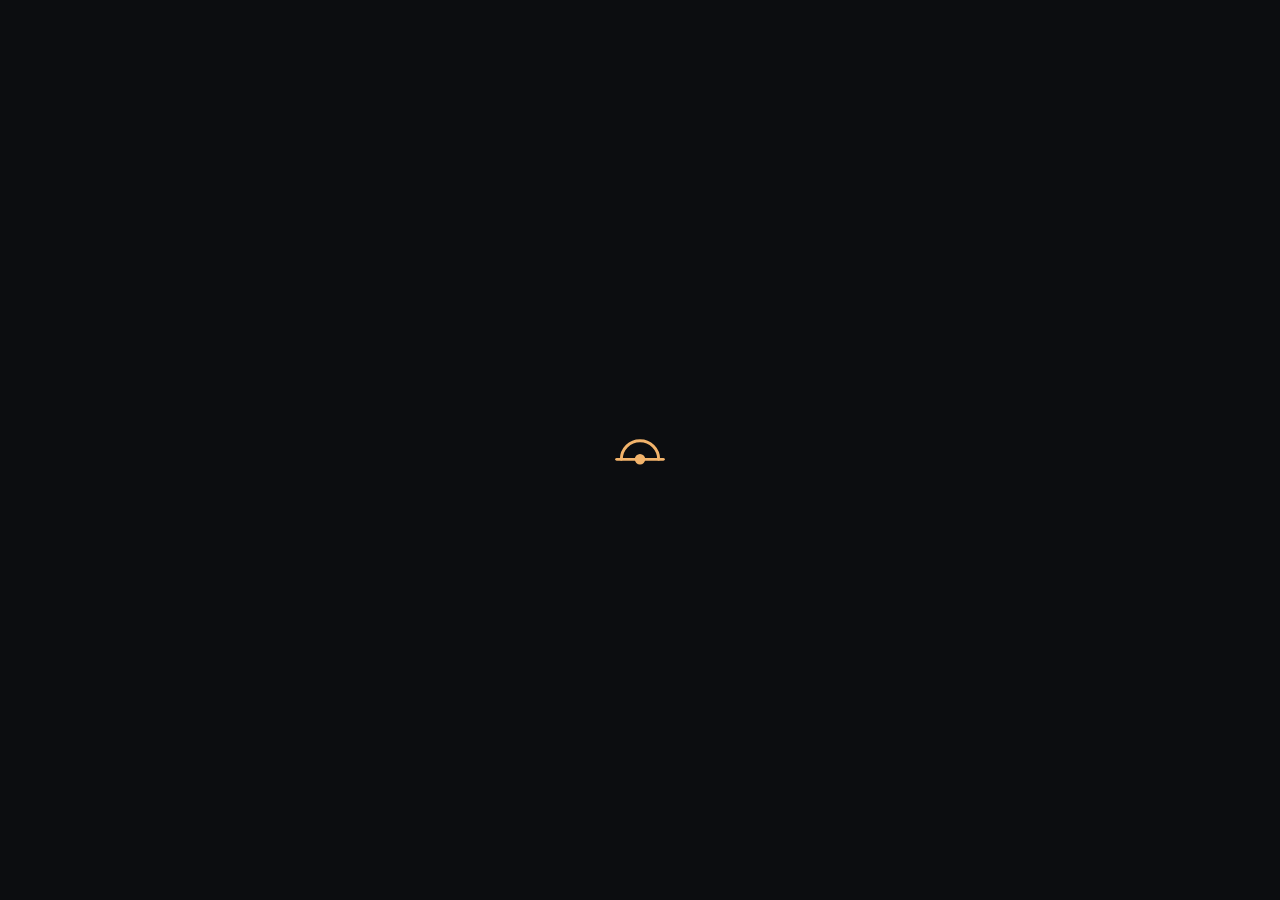
==== index.html @ 6ef75a30 "Visionary 4.0 'Horizon': redesign + day horizon, focus sessions, schedule import review, patterns he" ====
<!DOCTYPE html>
<html lang="en" data-theme="dark">
<head>
  <meta charset="UTF-8">
  <meta name="viewport" content="width=device-width, initial-scale=1.0, viewport-fit=cover">
  <title>Visionary — Show up, on purpose</title>
  <meta name="description" content="Visionary is a calm daily planner: tasks, a live day horizon, focus sessions, reflections, and AI coaching.">
  <meta name="theme-color" content="#0c0d10">
  <link rel="icon" href="data:image/svg+xml,%3Csvg xmlns='http://www.w3.org/2000/svg' viewBox='0 0 32 32'%3E%3Crect width='32' height='32' rx='8' fill='%230c0d10'/%3E%3Cpath d='M6 21a10 10 0 0 1 20 0' fill='none' stroke='%23f2b36b' stroke-width='2.5' stroke-linecap='round'/%3E%3Ccircle cx='16' cy='21' r='3.2' fill='%23f2b36b'/%3E%3C/svg%3E">
  <script>
    // Apply saved theme before paint to avoid a flash
    try { document.documentElement.setAttribute('data-theme', localStorage.getItem('visionary-theme') || 'dark'); } catch (e) {}
  </script>
  <link href="https://api.fontshare.com/v2/css?f[]=satoshi@400,500,700&display=swap" rel="stylesheet">
  <link rel="preconnect" href="https://fonts.googleapis.com">
  <link rel="preconnect" href="https://fonts.gstatic.com" crossorigin>
  <link href="https://fonts.googleapis.com/css2?family=Instrument+Serif:ital@0;1&family=JetBrains+Mono:wght@400;500&display=swap" rel="stylesheet">
  <link rel="stylesheet" href="style.css">
  <!-- chart.js and supabase must NOT use defer so they are available when config/auth/script run -->
  <script src="https://cdn.jsdelivr.net/npm/chart.js@4.4.0/dist/chart.umd.min.js"></script>
  <script src="https://cdn.jsdelivr.net/npm/@supabase/supabase-js@2"></script>
</head>
<body class="booting">
  <!-- Icon sprite (Lucide-style strokes) -->
  <svg width="0" height="0" style="position:absolute" aria-hidden="true">
    <defs>
      <symbol id="i-sun" viewBox="0 0 24 24"><circle cx="12" cy="12" r="4"/><path d="M12 2v2M12 20v2M4.93 4.93l1.41 1.41M17.66 17.66l1.41 1.41M2 12h2M20 12h2M4.93 19.07l1.41-1.41M17.66 6.34l1.41-1.41"/></symbol>
      <symbol id="i-moon" viewBox="0 0 24 24"><path d="M21 12.79A9 9 0 1 1 11.21 3 7 7 0 0 0 21 12.79z"/></symbol>
      <symbol id="i-today" viewBox="0 0 24 24"><path d="M4 18a8 8 0 0 1 16 0"/><path d="M2 18h20"/><path d="M12 6V3M5.6 8.6 3.5 6.5M18.4 8.6l2.1-2.1"/></symbol>
      <symbol id="i-timer" viewBox="0 0 24 24"><circle cx="12" cy="13" r="8"/><path d="M12 9v4l2 2M10 2h4"/></symbol>
      <symbol id="i-history" viewBox="0 0 24 24"><path d="M3 12a9 9 0 1 0 3-6.7L3 8"/><path d="M3 3v5h5M12 7v5l3 2"/></symbol>
      <symbol id="i-chart" viewBox="0 0 24 24"><path d="M3 3v18h18"/><path d="M8 17v-5M13 17V8M18 17v-9"/></symbol>
      <symbol id="i-logout" viewBox="0 0 24 24"><path d="M9 21H5a2 2 0 0 1-2-2V5a2 2 0 0 1 2-2h4M16 17l5-5-5-5M21 12H9"/></symbol>
      <symbol id="i-sparkle" viewBox="0 0 24 24"><path d="M12 3l1.9 5.1L19 10l-5.1 1.9L12 17l-1.9-5.1L5 10l5.1-1.9z"/><path d="M19 17l.7 1.8 1.8.7-1.8.7L19 22l-.7-1.8-1.8-.7 1.8-.7z"/></symbol>
      <symbol id="i-scan" viewBox="0 0 24 24"><path d="M3 7V5a2 2 0 0 1 2-2h2M17 3h2a2 2 0 0 1 2 2v2M21 17v2a2 2 0 0 1-2 2h-2M7 21H5a2 2 0 0 1-2-2v-2"/><path d="M7 9h10M7 13h10M7 17h6"/></symbol>
      <symbol id="i-plus" viewBox="0 0 24 24"><path d="M12 5v14M5 12h14"/></symbol>
      <symbol id="i-x" viewBox="0 0 24 24"><path d="M18 6 6 18M6 6l12 12"/></symbol>
      <symbol id="i-check" viewBox="0 0 24 24"><path d="M20 6 9 17l-5-5"/></symbol>
      <symbol id="i-flame" viewBox="0 0 24 24"><path d="M8.5 14.5A2.5 2.5 0 0 0 11 12c0-1.38-.5-2-1-3-1.07-2.14-.22-4.05 2-6 .5 2.5 2 4.9 4 6.5 2 1.6 3 3.5 3 5.5a7 7 0 1 1-14 0c0-1.15.43-2.29 1-3a2.5 2.5 0 0 0 2.5 2.5z"/></symbol>
      <symbol id="i-command" viewBox="0 0 24 24"><path d="M15 6v12a3 3 0 1 0 3-3H6a3 3 0 1 0 3 3V6a3 3 0 1 0-3 3h12a3 3 0 1 0-3-3"/></symbol>
      <symbol id="i-play" viewBox="0 0 24 24"><path d="M7 4v16l13-8z"/></symbol>
      <symbol id="i-pause" viewBox="0 0 24 24"><path d="M7 4h3v16H7zM14 4h3v16h-3z"/></symbol>
      <symbol id="i-reset" viewBox="0 0 24 24"><path d="M3 12a9 9 0 1 0 3-6.7L3 8"/><path d="M3 3v5h5"/></symbol>
      <symbol id="i-feather" viewBox="0 0 24 24"><path d="M20.24 12.24a6 6 0 0 0-8.49-8.49L5 10.5V19h8.5z"/><path d="M16 8 2 22M17.5 15H9"/></symbol>
      <symbol id="i-clock" viewBox="0 0 24 24"><circle cx="12" cy="12" r="9"/><path d="M12 7v5l3 2"/></symbol>
      <symbol id="i-copy" viewBox="0 0 24 24"><rect x="9" y="9" width="12" height="12" rx="2"/><path d="M5 15H4a1 1 0 0 1-1-1V4a1 1 0 0 1 1-1h10a1 1 0 0 1 1 1v1"/></symbol>
      <symbol id="i-bolt" viewBox="0 0 24 24"><path d="M13 2 3 14h9l-1 8 10-12h-9z"/></symbol>
      <symbol id="i-gift" viewBox="0 0 24 24"><path d="M20 12v9H4v-9M2 7h20v5H2zM12 22V7M12 7H7.5a2.5 2.5 0 0 1 0-5C11 2 12 7 12 7zM12 7h4.5a2.5 2.5 0 0 0 0-5C13 2 12 7 12 7z"/></symbol>
    </defs>
  </svg>

  <div class="grain" aria-hidden="true"></div>
  <div class="horizon-glow" aria-hidden="true"></div>

  <!-- Boot splash (prevents login-screen flash while the session restores) -->
  <div class="boot" id="boot" aria-hidden="true">
    <svg class="boot-mark" viewBox="0 0 48 48" fill="none" stroke="currentColor" stroke-width="2.5" stroke-linecap="round"><path d="M8 32a16 16 0 0 1 32 0"/><path d="M4 32h40"/><circle cx="24" cy="32" r="4.5" fill="currentColor" stroke="none"/></svg>
  </div>

  <!-- ================= AUTH ================= -->
  <div class="auth-screen" id="auth-screen">
    <section class="auth-hero">
      <a class="brand" href="#" aria-label="Visionary">
        <svg class="brand-mark" viewBox="0 0 48 48" fill="none" stroke="currentColor" stroke-width="3" stroke-linecap="round" aria-hidden="true"><path d="M8 32a16 16 0 0 1 32 0"/><path d="M4 32h40"/><circle cx="24" cy="32" r="5" fill="currentColor" stroke="none"/></svg>
        <span>Visionary</span>
      </a>
      <div class="auth-hero-copy">
        <p class="eyebrow">A daily practice, not a to‑do list</p>
        <h1 class="display">Show up,<br><em>on purpose.</em></h1>
        <p class="lede">Plan the day on a living horizon, protect deep work with focus sessions, and let a quiet AI coach spot the patterns you miss.</p>
        <ul class="auth-points">
          <li><span class="dot" style="--c:var(--cat-focus)"></span>Drag tasks onto a timeline that follows the sun</li>
          <li><span class="dot" style="--c:var(--cat-build)"></span>Snap a photo of any schedule — AI imports it</li>
          <li><span class="dot" style="--c:var(--cat-health)"></span>Reflect in 30 seconds, see your patterns grow</li>
        </ul>
      </div>
      <svg class="auth-horizon" viewBox="0 0 600 200" preserveAspectRatio="none" aria-hidden="true">
        <defs>
          <linearGradient id="authArc" x1="0" x2="1"><stop offset="0" stop-color="var(--accent)" stop-opacity="0"/><stop offset=".5" stop-color="var(--accent)"/><stop offset="1" stop-color="var(--accent)" stop-opacity="0"/></linearGradient>
          <radialGradient id="authSun"><stop offset="0" stop-color="var(--accent)" stop-opacity=".55"/><stop offset="1" stop-color="var(--accent)" stop-opacity="0"/></radialGradient>
        </defs>
        <circle cx="300" cy="200" r="150" fill="url(#authSun)"/>
        <path d="M0 200 A300 170 0 0 1 600 200" fill="none" stroke="url(#authArc)" stroke-width="1.5"/>
        <path d="M60 200 A240 120 0 0 1 540 200" fill="none" stroke="var(--line-2)" stroke-dasharray="2 6"/>
        <line x1="0" y1="199.5" x2="600" y2="199.5" stroke="var(--line-2)"/>
      </svg>
    </section>

    <section class="auth-panel">
      <div class="auth-card">
        <h2 class="auth-title" id="auth-title">Welcome back</h2>
        <p class="auth-subtitle" id="auth-subtitle">Sign in to continue building your routine.</p>
        <button class="btn btn-ghost btn-block" id="btn-google" type="button">
          <svg width="18" height="18" viewBox="0 0 24 24" aria-hidden="true"><path fill="#4285F4" d="M22.56 12.25c0-.78-.07-1.53-.2-2.25H12v4.26h5.92c-.26 1.37-1.04 2.53-2.21 3.31v2.77h3.57c2.08-1.92 3.28-4.74 3.28-8.09z"/><path fill="#34A853" d="M12 23c2.97 0 5.46-.98 7.28-2.66l-3.57-2.77c-.98.66-2.23 1.06-3.71 1.06-2.86 0-5.29-1.93-6.16-4.53H2.18v2.84C3.99 20.53 7.7 23 12 23z"/><path fill="#FBBC05" d="M5.84 14.09c-.22-.66-.35-1.36-.35-2.09s.13-1.43.35-2.09V7.07H2.18C1.43 8.55 1 10.22 1 12s.43 3.45 1.18 4.93l2.85-2.22.81-.62z"/><path fill="#EA4335" d="M12 5.38c1.62 0 3.06.56 4.21 1.64l3.15-3.15C17.45 2.09 14.97 1 12 1 7.7 1 3.99 3.47 2.18 7.07l3.66 2.84c.87-2.6 3.3-4.53 6.16-4.53z"/></svg>
          <span>Continue with Google</span>
        </button>
        <div class="auth-divider"><span>or with email</span></div>
        <div class="auth-form">
          <label class="field"><span>Email</span><input type="email" id="auth-email" placeholder="you@example.com" autocomplete="email"></label>
          <label class="field"><span>Password</span><input type="password" id="auth-password" placeholder="••••••••" autocomplete="current-password"></label>
          <button class="btn btn-primary btn-block" id="btn-auth-submit" type="button">Sign in</button>
          <p class="auth-error" id="auth-error" role="alert"></p>
        </div>
        <p class="auth-toggle"><span id="auth-toggle-text">Don't have an account?</span> <a href="#" id="auth-toggle-link">Sign up</a></p>
        <div class="auth-demo">
          <button class="link-btn" id="btn-demo" type="button">Just looking? Explore the demo <svg class="i"><use href="#i-play"/></svg></button>
        </div>
      </div>
      <p class="auth-footer">By continuing, you agree to our <a href="privacy.html">privacy policy</a>.</p>
    </section>
  </div>

  <!-- ================= APP ================= -->
  <div class="app-shell" id="app-shell">
    <aside class="sidebar">
      <a class="brand" href="#" aria-label="Visionary home" data-view-link="today">
        <svg class="brand-mark" viewBox="0 0 48 48" fill="none" stroke="currentColor" stroke-width="3" stroke-linecap="round" aria-hidden="true"><path d="M8 32a16 16 0 0 1 32 0"/><path d="M4 32h40"/><circle cx="24" cy="32" r="5" fill="currentColor" stroke="none"/></svg>
        <span>Visionary</span>
      </a>
      <nav class="side-nav" aria-label="Main">
        <button class="view-btn active" data-view="today" type="button"><svg class="i"><use href="#i-today"/></svg><span>Today</span><kbd>1</kbd></button>
        <button class="view-btn" data-view="focus" type="button"><svg class="i"><use href="#i-timer"/></svg><span>Focus</span><kbd>2</kbd></button>
        <button class="view-btn" data-view="history" type="button"><svg class="i"><use href="#i-history"/></svg><span>History</span><kbd>3</kbd></button>
        <button class="view-btn" data-view="analytics" type="button"><svg class="i"><use href="#i-chart"/></svg><span>Patterns</span><kbd>4</kbd></button>
      </nav>
      <button class="cmdk-trigger" id="cmdk-open" type="button"><svg class="i"><use href="#i-command"/></svg><span>Quick actions</span><kbd id="cmdk-kbd">Ctrl K</kbd></button>
      <div class="side-foot">
        <button class="side-action" id="reflect-btn" type="button"><svg class="i"><use href="#i-feather"/></svg><span>End-of-day reflection</span></button>
        <button class="side-action" id="whatsnew-btn" type="button"><svg class="i"><use href="#i-gift"/></svg><span>What's new</span><span class="pill-new" id="whatsnew-dot">New</span></button>
        <div class="side-user">
          <div class="avatar" id="user-avatar">V</div>
          <div class="side-user-meta"><div class="side-user-name" id="user-name">Signed in</div><div class="side-user-mode" id="user-mode">Cloud sync on</div></div>
          <button class="icon-btn" id="theme-toggle" type="button" title="Toggle theme" aria-label="Toggle theme"><svg class="i" id="theme-icon"><use href="#i-sun"/></svg></button>
          <button class="icon-btn" id="logout-btn" type="button" title="Log out" aria-label="Log out"><svg class="i"><use href="#i-logout"/></svg></button>
        </div>
      </div>
    </aside>

    <div class="main">
      <div class="mobile-top">
        <a class="brand" href="#" aria-label="Visionary" data-view-link="today">
          <svg class="brand-mark" viewBox="0 0 48 48" fill="none" stroke="currentColor" stroke-width="3" stroke-linecap="round" aria-hidden="true"><path d="M8 32a16 16 0 0 1 32 0"/><path d="M4 32h40"/><circle cx="24" cy="32" r="5" fill="currentColor" stroke="none"/></svg>
          <span>Visionary</span>
        </a>
        <div class="mobile-top-actions">
          <button class="icon-btn" id="cmdk-open-m" type="button" aria-label="Quick actions"><svg class="i"><use href="#i-command"/></svg></button>
          <button class="icon-btn" id="theme-toggle-m" type="button" aria-label="Toggle theme"><svg class="i theme-icon-m"><use href="#i-sun"/></svg></button>
          <button class="icon-btn" id="logout-btn-m" type="button" aria-label="Log out"><svg class="i"><use href="#i-logout"/></svg></button>
        </div>
      </div>
      <!-- ========== TODAY ========== -->
      <main class="view active" id="view-today">
        <header class="page-head">
          <div>
            <p class="eyebrow" id="greeting">Good day</p>
            <h1 class="page-title" id="date-display">Loading…</h1>
          </div>
          <div class="page-head-right">
            <div class="clock mono" id="now-time">--:--</div>
            <div class="demo-badge hidden" id="demo-badge">Demo mode · data stays in this browser</div>
          </div>
        </header>

        <section class="horizon-card card" aria-label="Day horizon">
          <div class="horizon-meta">
            <div>
              <div class="label">Day horizon</div>
              <div class="horizon-left" id="horizon-left">—</div>
            </div>
            <div class="horizon-next">
              <div class="label">Next up</div>
              <div class="horizon-next-text" id="next-up">Nothing scheduled</div>
            </div>
          </div>
          <svg class="horizon" id="horizon" viewBox="0 0 640 170" role="img" aria-label="Arc of the day with scheduled tasks"></svg>
        </section>

        <section class="stats-strip">
          <div class="stat">
            <div class="stat-icon" style="--c:var(--accent)"><svg class="i"><use href="#i-flame"/></svg></div>
            <div><div class="label">Streak</div><div class="stat-value"><span id="streak-count">0</span><small> days</small></div></div>
          </div>
          <div class="stat">
            <svg class="ring" viewBox="0 0 44 44" aria-hidden="true"><circle cx="22" cy="22" r="18" class="ring-track"/><circle cx="22" cy="22" r="18" class="ring-fill" id="progress-ring"/></svg>
            <div><div class="label">Today</div><div class="stat-value"><span id="completed-count">0</span><small>/<span id="total-count">0</span> · <span id="progress-percent">0</span>%</small></div></div>
          </div>
          <div class="stat">
            <div class="stat-icon" style="--c:var(--cat-learn)"><svg class="i"><use href="#i-timer"/></svg></div>
            <div><div class="label">Focused today</div><div class="stat-value"><span id="focus-minutes">0</span><small> min</small></div></div>
          </div>
          <div class="progress-container" aria-hidden="true"><div class="progress-bar" id="progress-bar"></div></div>
        </section>

        <div class="today-grid">
          <section class="card tasks-card">
            <div class="card-head">
              <div><h2>Today's focus</h2><p class="subtitle">What are you showing up for?</p></div>
              <div class="card-actions">
                <label class="btn btn-ghost btn-sm" for="schedule-image-input" title="Import tasks from a photo or screenshot of a schedule"><svg class="i"><use href="#i-scan"/></svg><span>Scan schedule</span></label>
                <input id="schedule-image-input" type="file" accept="image/*" hidden>
                <button class="btn btn-ghost btn-sm" id="ai-suggest-btn" type="button"><svg class="i"><use href="#i-sparkle"/></svg><span id="ai-suggest-label">Suggest</span></button>
              </div>
            </div>

            <div class="composer">
              <input type="text" id="task-input" placeholder="Add a task… try “gym at 6pm”" autocomplete="off" aria-label="New task">
              <button id="add-btn" class="btn btn-primary" type="button" aria-label="Add task"><svg class="i"><use href="#i-plus"/></svg><span>Add</span></button>
            </div>
            <div class="chips" id="category-chips" role="radiogroup" aria-label="Category">
              <button class="chip active" data-value="focus" role="radio" aria-checked="true" type="button"><span class="dot" style="--c:var(--cat-focus)"></span>Focus</button>
              <button class="chip" data-value="health" role="radio" aria-checked="false" type="button"><span class="dot" style="--c:var(--cat-health)"></span>Health</button>
              <button class="chip" data-value="learn" role="radio" aria-checked="false" type="button"><span class="dot" style="--c:var(--cat-learn)"></span>Learn</button>
              <button class="chip" data-value="build" role="radio" aria-checked="false" type="button"><span class="dot" style="--c:var(--cat-build)"></span>Build</button>
              <button class="chip" data-value="rest" role="radio" aria-checked="false" type="button"><span class="dot" style="--c:var(--cat-rest)"></span>Rest</button>
            </div>

            <div id="ai-slot"></div>

            <ul id="task-list" class="task-list"></ul>
            <div class="empty-state" id="empty-state">
              <svg viewBox="0 0 120 60" class="empty-art" aria-hidden="true"><path d="M10 55a50 50 0 0 1 100 0" fill="none" stroke="currentColor" stroke-dasharray="3 6"/><circle cx="60" cy="55" r="7" fill="var(--accent)"/></svg>
              <p><strong>A blank horizon.</strong></p>
              <p class="subtitle">Add a task, press <kbd>N</kbd>, or scan a schedule to begin.</p>
            </div>
          </section>

          <section class="card timeline-card">
            <div class="card-head">
              <div><h2>Timeline</h2><p class="subtitle">Drag tasks in, or pick a time on each task</p></div>
              <button class="btn btn-ghost btn-sm" id="jump-now" type="button"><svg class="i"><use href="#i-clock"/></svg><span>Now</span></button>
            </div>
            <div class="timeline-container" id="timeline-container"></div>
          </section>
        </div>
      </main>

      <!-- ========== FOCUS ========== -->
      <main class="view" id="view-focus">
        <header class="page-head">
          <div><p class="eyebrow">Deep work</p><h1 class="page-title">Focus session</h1></div>
        </header>
        <div class="focus-grid">
          <section class="card focus-card">
            <div class="focus-presets" role="group" aria-label="Session length">
              <button class="seg active" data-min="25" type="button">25 min</button>
              <button class="seg" data-min="50" type="button">50 min</button>
              <button class="seg" data-min="10" type="button">10 min</button>
            </div>
            <div class="focus-dial">
              <svg viewBox="0 0 240 240" aria-hidden="true">
                <circle cx="120" cy="120" r="104" class="dial-track"/>
                <circle cx="120" cy="120" r="104" class="dial-fill" id="dial-fill"/>
                <g id="dial-ticks"></g>
              </svg>
              <div class="dial-center">
                <div class="dial-time mono" id="focus-time">25:00</div>
                <div class="dial-label" id="focus-state">Ready when you are</div>
              </div>
            </div>
            <label class="field focus-task-field"><span>Working on</span>
              <select id="focus-task"><option value="">Free focus (no task)</option></select>
            </label>
            <div class="focus-controls">
              <button class="icon-btn lg" id="focus-reset" type="button" aria-label="Reset"><svg class="i"><use href="#i-reset"/></svg></button>
              <button class="btn btn-primary btn-lg" id="focus-start" type="button"><svg class="i"><use href="#i-play"/></svg><span>Start focus</span></button>
              <label class="toggle"><input type="checkbox" id="focus-complete-toggle" checked><span>Mark task done when finished</span></label>
            </div>
          </section>
          <section class="card">
            <div class="card-head"><div><h2>Today's sessions</h2><p class="subtitle">Saved in this browser</p></div></div>
            <ul class="session-list" id="session-list"></ul>
            <div class="empty-state small" id="session-empty"><p class="subtitle">No sessions yet. Your first one is the hardest.</p></div>
            <div class="focus-total"><span class="label">Total today</span><span class="mono" id="focus-total">0 min</span></div>
          </section>
        </div>
      </main>

      <!-- ========== HISTORY ========== -->
      <main class="view" id="view-history">
        <header class="page-head">
          <div><p class="eyebrow">Look back</p><h1 class="page-title">Your history</h1></div>
          <p class="subtitle page-head-note">Revisit past days. Copy what worked.</p>
        </header>
        <div class="history-layout">
          <section class="card history-list-card">
            <div class="card-head"><div><h3>Past days</h3></div></div>
            <ul class="history-list" id="history-list"></ul>
            <div class="empty-state small" id="history-list-empty"><p class="subtitle">No past days yet. Save a reflection to start your archive.</p></div>
          </section>
          <section class="card history-detail-card">
            <div class="card-head" id="history-detail-header">
              <div><h3 id="history-detail-date">Select a day</h3><p class="subtitle" id="history-detail-summary">Pick a past day from the list.</p></div>
              <button class="btn btn-ghost btn-sm hidden" id="copy-to-today-btn" type="button"><svg class="i"><use href="#i-copy"/></svg><span>Copy to today</span></button>
            </div>
            <div id="history-detail-body" class="history-detail-body">
              <div class="empty-state small"><p class="subtitle">Select a day to see what you did.</p></div>
            </div>
          </section>
        </div>
      </main>

      <!-- ========== PATTERNS ========== -->
      <main class="view" id="view-analytics">
        <header class="page-head">
          <div><p class="eyebrow">Insights</p><h1 class="page-title">Your patterns</h1></div>
          <div class="segmented" role="group" aria-label="Period">
            <button class="period-btn seg active" data-period="7" type="button">7 days</button>
            <button class="period-btn seg" data-period="30" type="button">30 days</button>
            <button class="period-btn seg" data-period="all" type="button">All time</button>
          </div>
        </header>

        <section class="analytics-summary">
          <div class="stat"><div><div class="label">Tasks completed</div><div class="stat-value" id="summary-completed">0</div><div class="stat-sub">Across selected period</div></div></div>
          <div class="stat"><div><div class="label">Completion rate</div><div class="stat-value" id="summary-rate">0%</div><div class="stat-sub">Done vs planned</div></div></div>
          <div class="stat"><div><div class="label">Avg energy</div><div class="stat-value" id="summary-energy">—</div><div class="stat-sub">1–10 scale</div></div></div>
          <div class="stat"><div><div class="label">Longest streak</div><div class="stat-value" id="summary-streak">0</div><div class="stat-sub">Days in a row</div></div></div>
        </section>

        <section class="card heatmap-card">
          <div class="card-head">
            <div><h3>Consistency map</h3><p class="subtitle">Last 26 weeks · each square is a day</p></div>
            <div class="heat-legend"><span>Less</span><i data-l="0"></i><i data-l="1"></i><i data-l="2"></i><i data-l="3"></i><i data-l="4"></i><span>More</span></div>
          </div>
          <div class="heat-row">
            <div class="heatmap" id="heatmap"></div>
            <div class="heat-stats">
              <div><div class="label">Days logged</div><div class="stat-value" id="heat-logged">0</div></div>
              <div><div class="label">Perfect days</div><div class="stat-value" id="heat-perfect">0</div></div>
              <div><div class="label">Current streak</div><div class="stat-value" id="heat-streak">0</div></div>
            </div>
          </div>
        </section>

        <section class="card patterns-card">
          <div class="card-head"><div><h3>What Visionary noticed</h3><p class="subtitle">Computed from your data first, then explained</p></div></div>
          <div class="pattern-grid" id="pattern-grid"></div>
        </section>

        <div class="charts-grid">
          <div class="card chart-card"><div class="card-head"><div><h3>Daily completion</h3><p class="subtitle">Tasks completed per day</p></div></div><div class="chart-wrap"><canvas id="chart-completion"></canvas></div></div>
          <div class="card chart-card"><div class="card-head"><div><h3>Category mix</h3><p class="subtitle">Where your wins came from</p></div></div><div class="chart-wrap"><canvas id="chart-category"></canvas></div></div>
          <div class="card chart-card chart-wide"><div class="card-head"><div><h3>Energy &amp; focus</h3><p class="subtitle">How you felt each day</p></div></div><div class="chart-wrap"><canvas id="chart-energy"></canvas></div></div>
        </div>
        <div class="analytics-empty empty-state" id="analytics-empty"><p><strong>Your patterns will show up here.</strong></p><p class="subtitle">Complete tasks and save reflections to build history.</p></div>
      </main>

      <footer class="app-footer"><p>Built by a student who believed in the work · <a href="privacy.html">Privacy</a></p></footer>
    </div>

    <!-- Mobile tab bar -->
    <nav class="tabbar" aria-label="Main mobile">
      <button class="view-btn active" data-view="today" type="button"><svg class="i"><use href="#i-today"/></svg><span>Today</span></button>
      <button class="view-btn" data-view="focus" type="button"><svg class="i"><use href="#i-timer"/></svg><span>Focus</span></button>
      <button class="tab-reflect" id="reflect-btn-mobile" type="button" aria-label="Reflect"><svg class="i"><use href="#i-feather"/></svg></button>
      <button class="view-btn" data-view="history" type="button"><svg class="i"><use href="#i-history"/></svg><span>History</span></button>
      <button class="view-btn" data-view="analytics" type="button"><svg class="i"><use href="#i-chart"/></svg><span>Patterns</span></button>
    </nav>
  </div>

  <!-- ================= MODALS ================= -->
  <div class="modal-backdrop" id="reflect-modal">
    <div class="modal" role="dialog" aria-modal="true" aria-labelledby="reflect-title">
      <div class="modal-head">
        <div><p class="eyebrow">End of day</p><h2 id="reflect-title" class="modal-title">How did today go?</h2></div>
        <button class="icon-btn" id="reflect-close" type="button" aria-label="Close"><svg class="i"><use href="#i-x"/></svg></button>
      </div>
      <div class="ai-insight-area" id="ai-insight-area" style="display:none;">
        <div class="label"><svg class="i"><use href="#i-sparkle"/></svg> Visionary noticed</div>
        <div class="ai-insight-text" id="ai-insight-text"></div>
      </div>
      <div class="modal-body">
        <div class="reflect-stats">
          <div class="mini-stat"><div class="label">Completed</div><div class="mini-value"><span id="reflect-done">0</span> of <span id="reflect-total">0</span></div></div>
          <div class="mini-stat"><div class="label">Rate</div><div class="mini-value"><span id="reflect-rate">0</span>%</div></div>
        </div>
        <div class="reflect-field"><label for="energy-slider">Energy <span class="slider-val mono" id="energy-val">5</span></label><input type="range" min="1" max="10" value="5" id="energy-slider" class="slider"><div class="slider-hint"><span>Drained</span><span>Energized</span></div></div>
        <div class="reflect-field"><label for="focus-slider">Focus <span class="slider-val mono" id="focus-val">5</span></label><input type="range" min="1" max="10" value="5" id="focus-slider" class="slider"><div class="slider-hint"><span>Scattered</span><span>Locked in</span></div></div>
        <div class="reflect-field"><label for="reflect-note">One sentence about today <span class="subtitle">(optional)</span></label><textarea id="reflect-note" rows="2" placeholder="What worked? What didn't?"></textarea></div>
        <button class="btn btn-primary btn-block" id="reflect-save" type="button">Save reflection</button>
      </div>
    </div>
  </div>

  <div class="modal-backdrop" id="import-modal">
    <div class="modal modal-wide" role="dialog" aria-modal="true" aria-labelledby="import-title">
      <div class="modal-head">
        <div><p class="eyebrow">Schedule import</p><h2 id="import-title" class="modal-title">Review what AI found</h2></div>
        <button class="icon-btn" id="import-close" type="button" aria-label="Close"><svg class="i"><use href="#i-x"/></svg></button>
      </div>
      <div class="import-body">
        <div class="import-preview"><img id="import-img" alt="Uploaded schedule"></div>
        <div class="import-list-wrap">
          <p class="subtitle" id="import-message">Scanning…</p>
          <ul class="import-list" id="import-list"></ul>
        </div>
      </div>
      <div class="modal-foot">
        <span class="subtitle" id="import-count">0 selected</span>
        <div class="modal-foot-actions">
          <button class="btn btn-ghost" id="import-cancel" type="button">Cancel</button>
          <button class="btn btn-primary" id="import-confirm" type="button" disabled>Add to today</button>
        </div>
      </div>
    </div>
  </div>

  <div class="modal-backdrop" id="whatsnew-modal">
    <div class="modal" role="dialog" aria-modal="true" aria-labelledby="wn-title">
      <div class="modal-head">
        <div><p class="eyebrow">Visionary 4.0</p><h2 id="wn-title" class="modal-title">A new horizon</h2></div>
        <button class="icon-btn" id="whatsnew-close" type="button" aria-label="Close"><svg class="i"><use href="#i-x"/></svg></button>
      </div>
      <ul class="wn-list">
        <li><svg class="i"><use href="#i-today"/></svg><div><strong>Day horizon</strong><p>Your day as an arc — the sun tracks the time and your scheduled tasks sit along it.</p></div></li>
        <li><svg class="i"><use href="#i-timer"/></svg><div><strong>Focus sessions</strong><p>A built-in timer that can check a task off the moment you finish.</p></div></li>
        <li><svg class="i"><use href="#i-scan"/></svg><div><strong>Scan schedule, with review</strong><p>Upload a photo of any schedule, edit what AI found, then import.</p></div></li>
        <li><svg class="i"><use href="#i-chart"/></svg><div><strong>Consistency map &amp; pattern cards</strong><p>A 26‑week heatmap plus plain-language findings from your own data.</p></div></li>
        <li><svg class="i"><use href="#i-command"/></svg><div><strong>Quick actions</strong><p>Press <kbd>Ctrl</kbd> <kbd>K</kbd> for everything. Type “gym at 6pm” and the time is set for you.</p></div></li>
      </ul>
      <button class="btn btn-primary btn-block" id="whatsnew-ok" type="button">Let's go</button>
    </div>
  </div>

  <div class="cmdk-backdrop" id="cmdk">
    <div class="cmdk" role="dialog" aria-modal="true" aria-label="Quick actions">
      <div class="cmdk-input-row"><svg class="i"><use href="#i-command"/></svg><input id="cmdk-input" placeholder="Type a command, or a new task…" autocomplete="off"></div>
      <ul class="cmdk-list" id="cmdk-list" role="listbox"></ul>
      <div class="cmdk-foot"><span><kbd>↑</kbd><kbd>↓</kbd> navigate</span><span><kbd>Enter</kbd> run</span><span><kbd>Esc</kbd> close</span></div>
    </div>
  </div>

  <div class="toasts" id="toasts" aria-live="polite"></div>

  <script src="config.js"></script>
  <script src="auth.js"></script>
  <script src="script.js"></script>
</body>
</html>
---- style.css ----
/* ============================================
   VISIONARY 4.0 — "Horizon"
   Night ink + first-light amber. Instrument Serif / Satoshi / JetBrains Mono.
   ============================================ */

:root,
[data-theme="dark"] {
  --bg: #0c0d10;
  --bg-2: #101217;
  --surface: #14161b;
  --surface-2: #1a1d23;
  --surface-3: #22262e;
  --line: rgba(255, 255, 255, 0.065);
  --line-2: rgba(255, 255, 255, 0.12);
  --text: #eceae4;
  --muted: #9b9da5;
  --faint: #656872;
  --accent: #f2b36b;
  --accent-strong: #f7c58a;
  --accent-ink: #1c1206;
  --accent-soft: rgba(242, 179, 107, 0.12);
  --danger: #ff7a6b;
  --success: #7fd1a8;

  --cat-focus: #8fb0ff;
  --cat-health: #7fd1a8;
  --cat-learn: #c6a4ff;
  --cat-build: #ee9470;
  --cat-rest: #7cc6d4;

  --shadow-sm: 0 1px 0 rgba(255, 255, 255, 0.03) inset, 0 1px 2px rgba(0, 0, 0, 0.3);
  --shadow-lg: 0 30px 80px -20px rgba(0, 0, 0, 0.6);
  --grain-opacity: 0.05;
  color-scheme: dark;
}

[data-theme="light"] {
  --bg: #f3f0e8;
  --bg-2: #ece8de;
  --surface: #fbfaf6;
  --surface-2: #f2eee5;
  --surface-3: #e8e3d8;
  --line: rgba(30, 27, 20, 0.08);
  --line-2: rgba(30, 27, 20, 0.15);
  --text: #1c1b18;
  --muted: #67635a;
  --faint: #9b968a;
  --accent: #b8621a;
  --accent-strong: #9c4f10;
  --accent-ink: #fffaf2;
  --accent-soft: rgba(184, 98, 26, 0.1);
  --danger: #c4372a;
  --success: #2f8a5f;

  --cat-focus: #3f63c9;
  --cat-health: #2f8a5f;
  --cat-learn: #7b4fc9;
  --cat-build: #c0552c;
  --cat-rest: #2a7f8f;

  --shadow-sm: 0 1px 2px rgba(40, 30, 10, 0.06);
  --shadow-lg: 0 30px 80px -24px rgba(60, 40, 10, 0.25);
  --grain-opacity: 0.035;
  color-scheme: light;
}

:root {
  --font-display: 'Instrument Serif', 'Iowan Old Style', Georgia, serif;
  --font-body: 'Satoshi', 'Inter', system-ui, sans-serif;
  --font-mono: 'JetBrains Mono', ui-monospace, 'SF Mono', monospace;

  --r-sm: 8px;
  --r-md: 12px;
  --r-lg: 18px;
  --r-xl: 24px;
  --ease: cubic-bezier(0.2, 0.7, 0.2, 1);
  --sidebar-w: 248px;
}

*, *::before, *::after { box-sizing: border-box; }
html, body { margin: 0; min-height: 100%; }
body {
  font-family: var(--font-body);
  font-size: 15px;
  line-height: 1.5;
  background: var(--bg);
  color: var(--text);
  -webkit-font-smoothing: antialiased;
  overflow-x: hidden;
  transition: background-color 0.4s var(--ease), color 0.4s var(--ease);
}
button, input, textarea, select { font: inherit; color: inherit; }
button { cursor: pointer; background: none; border: 0; padding: 0; }
a { color: var(--accent); text-decoration: none; }
a:hover { text-decoration: underline; text-underline-offset: 3px; }
h1, h2, h3 { margin: 0; font-weight: 700; letter-spacing: -0.01em; }
p { margin: 0; }
kbd {
  font-family: var(--font-mono);
  font-size: 11px;
  padding: 1px 6px;
  border-radius: 5px;
  border: 1px solid var(--line-2);
  background: var(--surface-2);
  color: var(--muted);
}
.hidden { display: none !important; }
.mono { font-family: var(--font-mono); font-variant-numeric: tabular-nums; }
.i { width: 18px; height: 18px; fill: none; stroke: currentColor; stroke-width: 1.8; stroke-linecap: round; stroke-linejoin: round; flex: 0 0 auto; }
:focus-visible { outline: 2px solid var(--accent); outline-offset: 2px; border-radius: 6px; }
::selection { background: var(--accent); color: var(--accent-ink); }

/* Atmosphere */
.grain {
  position: fixed; inset: -50%; z-index: 0; pointer-events: none; opacity: var(--grain-opacity);
  background-image: url("data:image/svg+xml,%3Csvg xmlns='http://www.w3.org/2000/svg' width='160' height='160'%3E%3Cfilter id='n'%3E%3CfeTurbulence type='fractalNoise' baseFrequency='.9' numOctaves='2' stitchTiles='stitch'/%3E%3C/filter%3E%3Crect width='100%25' height='100%25' filter='url(%23n)'/%3E%3C/svg%3E");
}
.horizon-glow {
  position: fixed; left: 50%; top: -420px; width: 1400px; height: 700px; transform: translateX(-50%);
  background: radial-gradient(closest-side, var(--accent-soft), transparent 70%);
  pointer-events: none; z-index: 0;
}

/* Typography helpers */
.display { font-family: var(--font-display); font-weight: 400; letter-spacing: -0.02em; line-height: 0.95; }
.display em, .page-title em { font-style: italic; color: var(--accent); }
.eyebrow { font-size: 12px; letter-spacing: 0.14em; text-transform: uppercase; color: var(--muted); font-weight: 500; }
.label { font-size: 12px; color: var(--muted); font-weight: 500; letter-spacing: 0.02em; display: flex; align-items: center; gap: 6px; }
.subtitle { color: var(--muted); font-size: 13.5px; }
.lede { font-size: 17px; color: var(--muted); max-width: 44ch; line-height: 1.6; }

/* Buttons */
.btn {
  display: inline-flex; align-items: center; justify-content: center; gap: 8px;
  height: 42px; padding: 0 16px; border-radius: var(--r-md);
  font-weight: 700; font-size: 14px; white-space: nowrap;
  transition: transform 0.15s var(--ease), background-color 0.2s, border-color 0.2s, opacity 0.2s, box-shadow 0.2s;
  user-select: none;
}
.btn:active { transform: translateY(1px) scale(0.99); }
.btn:disabled { opacity: 0.45; cursor: not-allowed; }
.btn-primary { background: var(--accent); color: var(--accent-ink); box-shadow: 0 8px 24px -10px var(--accent); }
.btn-primary:hover:not(:disabled) { background: var(--accent-strong); }
.btn-ghost { background: var(--surface-2); border: 1px solid var(--line); color: var(--text); }
.btn-ghost:hover { border-color: var(--line-2); background: var(--surface-3); }
.btn-sm { height: 34px; padding: 0 12px; font-size: 13px; border-radius: 10px; }
.btn-sm .i { width: 16px; height: 16px; }
.btn-lg { height: 52px; padding: 0 26px; font-size: 15px; border-radius: 14px; }
.btn-block { width: 100%; }
.icon-btn { width: 36px; height: 36px; display: grid; place-items: center; border-radius: 10px; color: var(--muted); transition: background-color 0.2s, color 0.2s; }
.icon-btn:hover { background: var(--surface-3); color: var(--text); }
.icon-btn.lg { width: 52px; height: 52px; border-radius: 14px; border: 1px solid var(--line); background: var(--surface-2); }
.link-btn { color: var(--muted); font-weight: 500; display: inline-flex; align-items: center; gap: 6px; font-size: 14px; }
.link-btn:hover { color: var(--accent); }
.link-btn .i { width: 12px; height: 12px; fill: currentColor; stroke: none; }

/* Fields */
.field { display: grid; gap: 6px; }
.field > span { font-size: 12.5px; color: var(--muted); font-weight: 500; }
input[type="text"], input[type="email"], input[type="password"], textarea, select {
  width: 100%; background: var(--surface-2); border: 1px solid var(--line); border-radius: var(--r-md);
  padding: 11px 14px; outline: none; transition: border-color 0.2s, box-shadow 0.2s;
}
select { appearance: none; background-image: linear-gradient(45deg, transparent 50%, var(--muted) 50%), linear-gradient(135deg, var(--muted) 50%, transparent 50%); background-position: calc(100% - 18px) 50%, calc(100% - 13px) 50%; background-size: 5px 5px; background-repeat: no-repeat; padding-right: 34px; }
input:focus, textarea:focus, select:focus { border-color: var(--accent); box-shadow: 0 0 0 4px var(--accent-soft); }
input::placeholder, textarea::placeholder { color: var(--faint); }
textarea { resize: vertical; }

/* Boot splash */
.boot { position: fixed; inset: 0; z-index: 100; display: none; place-items: center; background: var(--bg); color: var(--accent); }
body.booting .boot { display: grid; }
body.booting .auth-screen, body.booting .app-shell { visibility: hidden; }
.boot-mark { width: 56px; height: 56px; animation: boot-pulse 1.4s var(--ease) infinite; }
@keyframes boot-pulse { 0%, 100% { opacity: 0.35; transform: translateY(2px); } 50% { opacity: 1; transform: translateY(-2px); } }

/* Brand */
.brand { display: inline-flex; align-items: center; gap: 10px; color: var(--text); font-weight: 700; font-size: 17px; letter-spacing: -0.02em; }
.brand:hover { text-decoration: none; }
.brand-mark { width: 26px; height: 26px; color: var(--accent); }

/* ============ AUTH ============ */
.auth-screen { position: relative; z-index: 1; min-height: 100vh; display: grid; grid-template-columns: 1.15fr 1fr; }
.auth-hero { position: relative; padding: 40px 56px; display: flex; flex-direction: column; overflow: hidden; border-right: 1px solid var(--line); }
.auth-hero-copy { margin: auto 0; padding: 40px 0 180px; display: grid; gap: 22px; position: relative; z-index: 1; }
.auth-hero .display { font-size: clamp(56px, 7vw, 104px); }
.auth-points { list-style: none; margin: 8px 0 0; padding: 0; display: grid; gap: 10px; color: var(--muted); font-size: 14.5px; }
.auth-points li { display: flex; align-items: center; gap: 10px; }
.dot { width: 8px; height: 8px; border-radius: 99px; background: var(--c, var(--accent)); flex: 0 0 8px; }
.auth-horizon { position: absolute; left: 0; right: 0; bottom: 0; width: 100%; height: 220px; }
.auth-panel { display: flex; flex-direction: column; justify-content: center; align-items: center; padding: 40px 24px; gap: 18px; }
.auth-card { width: min(100%, 400px); display: grid; gap: 14px; }
.auth-title { font-family: var(--font-display); font-weight: 400; font-size: 40px; letter-spacing: -0.02em; line-height: 1; }
.auth-subtitle { color: var(--muted); margin-bottom: 8px; }
.auth-divider { display: flex; align-items: center; gap: 12px; color: var(--faint); font-size: 12.5px; margin: 4px 0; }
.auth-divider::before, .auth-divider::after { content: ""; flex: 1; height: 1px; background: var(--line-2); }
.auth-form { display: grid; gap: 12px; }
.auth-error { min-height: 20px; font-size: 13.5px; color: var(--danger); }
.auth-toggle { text-align: center; color: var(--muted); font-size: 14px; }
.auth-demo { text-align: center; padding-top: 14px; border-top: 1px dashed var(--line-2); }
.auth-footer { color: var(--faint); font-size: 12.5px; }

/* ============ APP SHELL ============ */
.app-shell { position: relative; z-index: 1; display: none; min-height: 100vh; }
.sidebar {
  position: fixed; inset: 0 auto 0 0; width: var(--sidebar-w); padding: 22px 14px 16px;
  display: flex; flex-direction: column; gap: 22px; border-right: 1px solid var(--line);
  background: color-mix(in oklab, var(--bg) 82%, transparent); backdrop-filter: blur(16px); z-index: 20;
}
.sidebar .brand { padding: 0 10px; }
.side-nav { display: grid; gap: 2px; }
.side-nav .view-btn {
  display: flex; align-items: center; gap: 12px; padding: 10px 12px; border-radius: 10px;
  color: var(--muted); font-weight: 500; text-align: left; transition: background-color 0.2s, color 0.2s;
}
.side-nav .view-btn span { flex: 1; }
.side-nav .view-btn kbd { opacity: 0; transition: opacity 0.2s; }
.side-nav .view-btn:hover { background: var(--surface-2); color: var(--text); }
.side-nav .view-btn:hover kbd { opacity: 1; }
.side-nav .view-btn.active { background: var(--surface-2); color: var(--text); box-shadow: inset 2px 0 0 var(--accent); }
.side-nav .view-btn.active .i { color: var(--accent); }
.cmdk-trigger {
  display: flex; align-items: center; gap: 10px; padding: 9px 12px; border-radius: 10px;
  border: 1px solid var(--line); color: var(--muted); font-size: 13.5px; background: var(--surface);
}
.cmdk-trigger span { flex: 1; text-align: left; }
.cmdk-trigger:hover { border-color: var(--line-2); color: var(--text); }
.side-foot { margin-top: auto; display: grid; gap: 4px; }
.side-action { display: flex; align-items: center; gap: 12px; padding: 9px 12px; border-radius: 10px; color: var(--muted); font-size: 14px; text-align: left; }
.side-action span:first-of-type { flex: 1; }
.side-action:hover { background: var(--surface-2); color: var(--text); }
.pill-new { font-size: 10.5px; font-weight: 700; padding: 2px 7px; border-radius: 99px; background: var(--accent); color: var(--accent-ink); flex: 0 0 auto !important; }
.side-user { display: flex; align-items: center; gap: 10px; padding: 12px 8px 0; margin-top: 8px; border-top: 1px solid var(--line); }
.avatar { width: 32px; height: 32px; border-radius: 99px; display: grid; place-items: center; font-weight: 700; font-size: 13px; background: var(--accent-soft); color: var(--accent); flex: 0 0 32px; }
.side-user-meta { flex: 1; min-width: 0; }
.side-user-name { font-size: 13px; font-weight: 500; overflow: hidden; text-overflow: ellipsis; white-space: nowrap; }
.side-user-mode { font-size: 11.5px; color: var(--faint); }

.main { margin-left: var(--sidebar-w); padding: 28px clamp(18px, 3vw, 44px) 24px; max-width: 1480px; }
.view { display: none; }
.view.active { display: block; animation: view-in 0.45s var(--ease); }
@keyframes view-in { from { opacity: 0; transform: translateY(6px); } to { opacity: 1; transform: none; } }

.page-head { display: flex; align-items: flex-end; justify-content: space-between; gap: 18px; margin-bottom: 22px; flex-wrap: wrap; }
.page-title { font-family: var(--font-display); font-weight: 400; font-size: clamp(32px, 3.4vw, 44px); letter-spacing: -0.02em; line-height: 1.05; margin-top: 6px; }
.page-head-right { display: grid; justify-items: end; gap: 6px; }
.page-head-note { padding-bottom: 6px; }
.clock { font-size: 22px; color: var(--muted); }
.demo-badge { font-size: 12px; color: var(--accent); background: var(--accent-soft); padding: 4px 10px; border-radius: 99px; }

.card { background: var(--surface); border: 1px solid var(--line); border-radius: var(--r-xl); padding: 20px; box-shadow: var(--shadow-sm); }
.card-head { display: flex; align-items: flex-start; justify-content: space-between; gap: 12px; margin-bottom: 16px; }
.card-head h2 { font-size: 18px; }
.card-head h3 { font-size: 16px; }
.card-actions { display: flex; gap: 8px; flex-wrap: wrap; }

/* Horizon */
.horizon-card { padding: 20px 22px 8px; margin-bottom: 14px; position: relative; overflow: hidden; }
.horizon-card::after { content: ""; position: absolute; inset: auto 0 0 0; height: 60%; background: linear-gradient(to top, var(--accent-soft), transparent); pointer-events: none; opacity: 0.6; }
.horizon-meta { display: flex; justify-content: space-between; gap: 18px; position: relative; z-index: 1; }
.horizon-left { font-family: var(--font-display); font-size: 26px; line-height: 1.1; margin-top: 4px; }
.horizon-next { text-align: right; max-width: 50%; }
.horizon-next .label { justify-content: flex-end; }
.horizon-next-text { font-weight: 500; margin-top: 6px; overflow: hidden; text-overflow: ellipsis; white-space: nowrap; }
.horizon { width: 100%; height: auto; max-height: 230px; display: block; margin-top: -14px; position: relative; z-index: 1; overflow: visible; }
.horizon .arc-future { stroke: var(--line-2); stroke-dasharray: 2 6; fill: none; stroke-width: 1.5; }
.horizon .arc-past { stroke: var(--accent); fill: none; stroke-width: 2; stroke-linecap: round; }
.horizon .ground { stroke: var(--line-2); }
.horizon .tick-label { fill: var(--faint); font-family: var(--font-mono); font-size: 10px; }
.horizon .task-dot { stroke-width: 2; transition: r 0.2s; cursor: default; }
.horizon .task-dot.done { opacity: 0.9; }
.horizon .sun-core { fill: var(--accent); }
.horizon .sun-halo { fill: var(--accent); opacity: 0.18; animation: halo 3.2s ease-in-out infinite; transform-box: fill-box; transform-origin: center; }
@keyframes halo { 0%, 100% { transform: scale(1); opacity: 0.18; } 50% { transform: scale(1.35); opacity: 0.08; } }

/* Stats */
.stats-strip { display: grid; grid-template-columns: repeat(3, 1fr); gap: 12px; margin-bottom: 14px; position: relative; }
.stat { display: flex; align-items: center; gap: 14px; background: var(--surface); border: 1px solid var(--line); border-radius: var(--r-lg); padding: 16px 18px; }
.stat-icon { width: 42px; height: 42px; border-radius: 12px; display: grid; place-items: center; color: var(--c); background: color-mix(in oklab, var(--c) 14%, transparent); flex: 0 0 42px; }
.stat-value { font-size: 26px; font-weight: 700; letter-spacing: -0.03em; line-height: 1.15; font-variant-numeric: tabular-nums; }
.stat-value small { font-size: 14px; font-weight: 500; color: var(--muted); letter-spacing: 0; }
.stat-sub { font-size: 12px; color: var(--faint); margin-top: 2px; }
.ring { width: 42px; height: 42px; transform: rotate(-90deg); flex: 0 0 42px; }
.ring circle { fill: none; stroke-width: 4; }
.ring-track { stroke: var(--surface-3); }
.ring-fill { stroke: var(--accent); stroke-linecap: round; stroke-dasharray: 113.1; stroke-dashoffset: 113.1; transition: stroke-dashoffset 0.8s var(--ease); }
.progress-container { display: none; }

/* Today grid */
.today-grid { display: grid; grid-template-columns: minmax(0, 1.15fr) minmax(0, 0.85fr); gap: 14px; align-items: start; }
.composer { display: flex; gap: 8px; }
.composer input { flex: 1; height: 46px; font-size: 15px; }
.composer .btn { height: 46px; }
.chips { display: flex; gap: 6px; flex-wrap: wrap; margin: 12px 0 16px; }
.chip {
  display: inline-flex; align-items: center; gap: 7px; padding: 6px 12px; border-radius: 99px;
  border: 1px solid var(--line); color: var(--muted); font-size: 13px; font-weight: 500; transition: all 0.2s var(--ease);
}
.chip:hover { border-color: var(--line-2); color: var(--text); }
.chip.active { background: var(--surface-3); color: var(--text); border-color: var(--line-2); }

.task-list, .history-list, .session-list, .import-list { list-style: none; margin: 0; padding: 0; display: grid; gap: 6px; }
.task-item {
  display: flex; align-items: center; gap: 12px; padding: 10px 10px 10px 12px; border-radius: 14px;
  background: var(--surface-2); border: 1px solid transparent; transition: border-color 0.2s, background-color 0.2s, opacity 0.3s, transform 0.2s var(--ease);
  animation: item-in 0.35s var(--ease) both;
}
@keyframes item-in { from { opacity: 0; transform: translateY(4px); } to { opacity: 1; transform: none; } }
.task-item:hover { border-color: var(--line-2); }
.task-item.dragging { opacity: 0.4; }
.task-item .cat-bar { width: 3px; align-self: stretch; border-radius: 3px; background: var(--c); flex: 0 0 3px; }
.task-checkbox {
  width: 22px; height: 22px; border-radius: 7px; border: 1.5px solid var(--line-2); display: grid; place-items: center;
  flex: 0 0 22px; transition: all 0.25s var(--ease); color: transparent;
}
.task-checkbox:hover { border-color: var(--accent); }
.task-checkbox .i { width: 14px; height: 14px; stroke-width: 3; }
.task-checkbox.checked { background: var(--accent); border-color: var(--accent); color: var(--accent-ink); animation: pop 0.35s var(--ease); }
@keyframes pop { 50% { transform: scale(1.18); } }
.task-text { flex: 1; min-width: 0; overflow-wrap: anywhere; outline: none; border-radius: 6px; padding: 2px 4px; margin: -2px -4px; }
.task-text[contenteditable="true"] { background: var(--surface); box-shadow: 0 0 0 1px var(--accent); }
.task-item.completed .task-text { color: var(--faint); text-decoration: line-through; text-decoration-color: var(--faint); }
.task-hour {
  width: auto; padding: 4px 26px 4px 10px; font-size: 12px; border-radius: 8px; font-family: var(--font-mono);
  background-color: transparent; border-color: var(--line); color: var(--muted); background-position: calc(100% - 13px) 50%, calc(100% - 9px) 50%; background-size: 4px 4px;
}
.task-hour.set { color: var(--text); border-color: var(--line-2); }
.task-actions { display: flex; gap: 2px; opacity: 0; transition: opacity 0.2s; }
.task-item:hover .task-actions, .task-item:focus-within .task-actions { opacity: 1; }
.task-actions .icon-btn { width: 30px; height: 30px; }
.task-actions .icon-btn .i { width: 16px; height: 16px; }

.empty-state { display: grid; justify-items: center; gap: 6px; text-align: center; padding: 30px 16px; color: var(--muted); border: 1px dashed var(--line-2); border-radius: var(--r-lg); }
.empty-state.small { padding: 22px 14px; }
.empty-art { width: 120px; color: var(--faint); margin-bottom: 6px; }

/* AI suggestion */
.ai-suggestion-popup {
  position: relative; display: flex; gap: 12px; padding: 14px 44px 14px 14px; margin-bottom: 14px; border-radius: 14px;
  background: var(--accent-soft); border: 1px solid color-mix(in oklab, var(--accent) 30%, transparent); color: var(--text); animation: item-in 0.35s var(--ease);
}
.ai-suggestion-popup > .i { color: var(--accent); margin-top: 2px; }
.ai-suggestion-close { position: absolute; top: 8px; right: 8px; }
.shimmer { background: linear-gradient(90deg, var(--muted) 0%, var(--text) 50%, var(--muted) 100%); background-size: 200% 100%; -webkit-background-clip: text; background-clip: text; color: transparent; animation: shimmer 1.6s linear infinite; }
@keyframes shimmer { to { background-position: -200% 0; } }

/* Timeline */
.timeline-card { position: sticky; top: 24px; display: flex; flex-direction: column; max-height: min(620px, calc(100vh - 48px)); }
.timeline-container { min-height: 0; flex: 1; }
.timeline-container { overflow: auto; margin: 0 -8px; padding: 0 8px; position: relative; }
.hour-block { display: grid; grid-template-columns: 58px 1fr; gap: 10px; position: relative; }
.hour-label { font-family: var(--font-mono); font-size: 11px; color: var(--faint); padding-top: 9px; text-align: right; }
.hour-block.past .hour-label { opacity: 0.55; }
.hour-slot { min-height: 40px; border-top: 1px solid var(--line); padding: 6px 0; display: grid; gap: 4px; align-content: start; transition: background-color 0.2s; border-radius: 0 0 8px 8px; }
.hour-slot.drag-over { background: var(--accent-soft); outline: 1px dashed var(--accent); outline-offset: -1px; border-radius: 8px; }
.hour-block.now .hour-label { color: var(--accent); }
.now-line { position: absolute; left: 62px; right: 0; height: 0; border-top: 1.5px solid var(--accent); z-index: 2; pointer-events: none; }
.now-line::before { content: ""; position: absolute; left: -5px; top: -5px; width: 8px; height: 8px; border-radius: 99px; background: var(--accent); box-shadow: 0 0 0 4px var(--accent-soft); }
.scheduled-task {
  display: flex; align-items: center; gap: 8px; padding: 7px 8px 7px 10px; border-radius: 10px; font-size: 13.5px;
  background: color-mix(in oklab, var(--c) 13%, var(--surface-2)); border-left: 3px solid var(--c);
}
.scheduled-task span { flex: 1; min-width: 0; overflow: hidden; text-overflow: ellipsis; white-space: nowrap; }
.scheduled-task.completed span { text-decoration: line-through; color: var(--muted); }
.scheduled-remove { width: 22px; height: 22px; display: grid; place-items: center; border-radius: 6px; color: var(--muted); }
.scheduled-remove:hover { background: var(--surface-3); color: var(--text); }
.scheduled-remove .i { width: 13px; height: 13px; }

/* Focus */
.focus-grid { display: grid; grid-template-columns: minmax(0, 1.3fr) minmax(0, 0.7fr); gap: 14px; align-items: start; }
.focus-card { display: grid; justify-items: center; gap: 22px; padding: 28px 22px 32px; }
.segmented, .focus-presets { display: inline-flex; padding: 4px; border-radius: 12px; background: var(--surface-2); border: 1px solid var(--line); gap: 2px; }
.seg { padding: 7px 14px; border-radius: 9px; font-size: 13px; font-weight: 500; color: var(--muted); transition: all 0.2s; }
.seg:hover { color: var(--text); }
.seg.active { background: var(--surface); color: var(--text); box-shadow: var(--shadow-sm); }
[data-theme="dark"] .seg.active { background: var(--surface-3); }
.focus-dial { position: relative; width: min(340px, 78vw); aspect-ratio: 1; }
.focus-dial svg { width: 100%; height: 100%; transform: rotate(-90deg); }
.dial-track { fill: none; stroke: var(--surface-3); stroke-width: 6; }
.dial-fill { fill: none; stroke: var(--accent); stroke-width: 6; stroke-linecap: round; stroke-dasharray: 653.45; stroke-dashoffset: 0; transition: stroke-dashoffset 1s linear; filter: drop-shadow(0 0 10px color-mix(in oklab, var(--accent) 50%, transparent)); }
#dial-ticks line { stroke: var(--line-2); stroke-width: 1; }
.dial-center { position: absolute; inset: 0; display: grid; place-content: center; text-align: center; gap: 6px; }
.dial-time { font-size: clamp(44px, 7vw, 64px); font-weight: 500; letter-spacing: -0.04em; line-height: 1; }
.dial-label { color: var(--muted); font-size: 14px; }
.focus-card.running .dial-label { color: var(--accent); }
.focus-task-field { width: min(100%, 380px); }
.focus-controls { display: flex; align-items: center; gap: 12px; flex-wrap: wrap; justify-content: center; }
.toggle { display: inline-flex; align-items: center; gap: 8px; font-size: 13px; color: var(--muted); cursor: pointer; flex-basis: 100%; justify-content: center; }
.toggle input { accent-color: var(--accent); width: 16px; height: 16px; }
.session-list li { display: flex; align-items: center; gap: 10px; padding: 10px 12px; border-radius: 12px; background: var(--surface-2); font-size: 14px; }
.session-list li span:nth-child(2) { flex: 1; min-width: 0; overflow: hidden; text-overflow: ellipsis; white-space: nowrap; }
.session-list .mono { color: var(--muted); font-size: 12.5px; }
.focus-total { display: flex; justify-content: space-between; align-items: center; margin-top: 14px; padding-top: 14px; border-top: 1px solid var(--line); }

/* History */
.history-layout { display: grid; grid-template-columns: minmax(280px, 360px) 1fr; gap: 14px; align-items: start; }
.history-list { max-height: 68vh; overflow: auto; }
.history-day { display: grid; grid-template-columns: 1fr auto; gap: 6px 10px; padding: 12px; border-radius: 12px; cursor: pointer; border: 1px solid transparent; transition: background-color 0.2s, border-color 0.2s; }
.history-day:hover { background: var(--surface-2); }
.history-day.active { background: var(--surface-2); border-color: var(--line-2); box-shadow: inset 2px 0 0 var(--accent); }
.history-day-date { font-weight: 500; }
.history-day-meta { display: contents; }
.history-day-meta > span:first-child { font-family: var(--font-mono); font-size: 12.5px; color: var(--muted); text-align: right; }
.history-day-bar { grid-column: 1 / -1; height: 4px; border-radius: 99px; background: var(--surface-3); overflow: hidden; }
.history-day-bar-fill { height: 100%; background: var(--accent); border-radius: 99px; }
.history-day-meta > span:last-child { display: none; }
.history-stats { display: grid; grid-template-columns: repeat(4, 1fr); gap: 10px; margin-bottom: 18px; }
.mini-stat, .history-stat { background: var(--surface-2); border-radius: 14px; padding: 12px 14px; }
.mini-value, .history-stat-value { font-size: 20px; font-weight: 700; margin-top: 2px; font-variant-numeric: tabular-nums; }
.history-stat-label { font-size: 12px; color: var(--muted); }
.history-section-title { font-size: 12px; letter-spacing: 0.12em; text-transform: uppercase; color: var(--muted); margin: 16px 0 8px; }
.history-task { display: flex; align-items: center; gap: 10px; padding: 9px 12px; background: var(--surface-2); border-radius: 10px; font-size: 14px; }
.history-task.was-completed span:last-child { color: var(--muted); text-decoration: line-through; }
.history-note { font-family: var(--font-display); font-size: 22px; line-height: 1.35; padding: 4px 0 0 16px; border-left: 2px solid var(--accent); }
.task-category-dot { width: 8px; height: 8px; border-radius: 99px; flex: 0 0 8px; background: var(--c, var(--faint)); }
.task-category-dot.focus { --c: var(--cat-focus); } .task-category-dot.health { --c: var(--cat-health); }
.task-category-dot.learn { --c: var(--cat-learn); } .task-category-dot.build { --c: var(--cat-build); } .task-category-dot.rest { --c: var(--cat-rest); }

/* Analytics */
.analytics-summary { display: grid; grid-template-columns: repeat(4, 1fr); gap: 12px; margin-bottom: 14px; }
.heatmap-card, .patterns-card { margin-bottom: 14px; }
.heat-row { display: flex; gap: 28px; align-items: center; flex-wrap: wrap; }
.heatmap { display: grid; grid-auto-flow: column; grid-auto-columns: 15px; grid-template-rows: repeat(7, 15px); gap: 4px; overflow-x: auto; padding-bottom: 4px; max-width: 100%; }
.heat-stats { display: grid; grid-template-columns: repeat(3, auto); gap: 8px 28px; }
.heat-stats .stat-value { font-size: 24px; }
.heatmap i, .heat-legend i { display: block; width: 15px; height: 15px; border-radius: 4px; background: var(--surface-3); }
.heatmap i[data-l="1"], .heat-legend i[data-l="1"] { background: color-mix(in oklab, var(--accent) 28%, var(--surface-3)); }
.heatmap i[data-l="2"], .heat-legend i[data-l="2"] { background: color-mix(in oklab, var(--accent) 52%, var(--surface-3)); }
.heatmap i[data-l="3"], .heat-legend i[data-l="3"] { background: color-mix(in oklab, var(--accent) 76%, var(--surface-3)); }
.heatmap i[data-l="4"], .heat-legend i[data-l="4"] { background: var(--accent); }
.heatmap i.today { outline: 1.5px solid var(--text); outline-offset: 1px; }
.heatmap i.future { background: transparent; }
.heat-legend { display: flex; align-items: center; gap: 4px; font-size: 11.5px; color: var(--faint); }
.heat-legend i { width: 11px; min-width: 11px; }
.heat-legend span:first-child { margin-right: 4px; } .heat-legend span:last-child { margin-left: 4px; }
.pattern-grid { display: grid; grid-template-columns: repeat(3, 1fr); gap: 10px; }
.pattern { padding: 16px; border-radius: 16px; background: var(--surface-2); display: grid; gap: 8px; align-content: start; }
.pattern-fact { font-family: var(--font-display); font-size: 26px; line-height: 1.1; }
.pattern-fact em { font-style: normal; color: var(--accent); }
.pattern p { color: var(--muted); font-size: 13.5px; }
.charts-grid { display: grid; grid-template-columns: repeat(2, 1fr); gap: 14px; }
.chart-wide { grid-column: 1 / -1; }
.chart-wrap { height: 260px; position: relative; }
.analytics-empty { display: none; margin-top: 14px; }
.analytics-empty.visible { display: grid; }

/* Modals */
.modal-backdrop, .cmdk-backdrop {
  position: fixed; inset: 0; z-index: 60; display: none; align-items: center; justify-content: center; padding: 18px;
  background: color-mix(in oklab, var(--bg) 60%, transparent); backdrop-filter: blur(10px);
}
.modal-backdrop.open, .cmdk-backdrop.open { display: flex; animation: fade 0.2s var(--ease); }
@keyframes fade { from { opacity: 0; } }
.modal { width: min(100%, 520px); max-height: calc(100vh - 36px); overflow: auto; background: var(--surface); border: 1px solid var(--line-2); border-radius: var(--r-xl); padding: 22px; box-shadow: var(--shadow-lg); animation: rise 0.3s var(--ease); }
.modal-wide { width: min(100%, 860px); }
@keyframes rise { from { opacity: 0; transform: translateY(10px) scale(0.985); } }
.modal-head { display: flex; justify-content: space-between; align-items: flex-start; gap: 12px; margin-bottom: 16px; }
.modal-title { font-family: var(--font-display); font-weight: 400; font-size: 32px; line-height: 1.05; margin-top: 4px; }
.modal-body { display: grid; gap: 18px; }
.modal-foot { display: flex; justify-content: space-between; align-items: center; gap: 12px; margin-top: 18px; padding-top: 16px; border-top: 1px solid var(--line); flex-wrap: wrap; }
.modal-foot-actions { display: flex; gap: 8px; }
.reflect-stats { display: grid; grid-template-columns: 1fr 1fr; gap: 10px; }
.reflect-field { display: grid; gap: 8px; }
.reflect-field label { font-weight: 500; display: flex; justify-content: space-between; align-items: center; }
.slider-val { color: var(--accent); font-size: 15px; }
.slider { width: 100%; accent-color: var(--accent); height: 22px; }
.slider-hint { display: flex; justify-content: space-between; color: var(--faint); font-size: 12px; }
.ai-insight-area { padding: 14px 16px; border-radius: 14px; background: var(--accent-soft); margin-bottom: 16px; }
.ai-insight-area .label { color: var(--accent); margin-bottom: 6px; }
.ai-insight-area .i { width: 14px; height: 14px; }
.ai-insight-text { font-family: var(--font-display); font-size: 20px; line-height: 1.35; }

.import-body { display: grid; grid-template-columns: 0.8fr 1.2fr; gap: 18px; }
.import-preview { border-radius: 14px; overflow: hidden; background: var(--surface-2); border: 1px solid var(--line); max-height: 440px; display: grid; place-items: center; }
.import-preview img { width: 100%; height: 100%; object-fit: contain; }
.import-list-wrap { display: grid; gap: 10px; align-content: start; max-height: 440px; overflow: auto; }
.import-row { display: grid; grid-template-columns: auto 1fr auto auto; gap: 8px; align-items: center; padding: 8px; border-radius: 12px; background: var(--surface-2); }
.import-row input[type="checkbox"] { accent-color: var(--accent); width: 18px; height: 18px; }
.import-row input[type="text"] { padding: 7px 10px; font-size: 14px; background: var(--surface); }
.import-row select { padding: 7px 28px 7px 10px; font-size: 13px; background-color: var(--surface); width: auto; }
.import-row.off { opacity: 0.45; }
.skeleton { height: 46px; border-radius: 12px; background: linear-gradient(90deg, var(--surface-2), var(--surface-3), var(--surface-2)); background-size: 200% 100%; animation: sk 1.3s linear infinite; }
@keyframes sk { to { background-position: -200% 0; } }

.wn-list { list-style: none; padding: 0; margin: 0 0 20px; display: grid; gap: 14px; }
.wn-list li { display: flex; gap: 14px; }
.wn-list .i { color: var(--accent); margin-top: 3px; }
.wn-list p { color: var(--muted); font-size: 14px; margin-top: 2px; }

/* Command palette */
.cmdk-backdrop { align-items: flex-start; padding-top: 14vh; }
.cmdk { width: min(100%, 580px); background: var(--surface); border: 1px solid var(--line-2); border-radius: 18px; box-shadow: var(--shadow-lg); overflow: hidden; animation: rise 0.2s var(--ease); }
.cmdk-input-row { display: flex; align-items: center; gap: 10px; padding: 0 16px; border-bottom: 1px solid var(--line); color: var(--muted); }
.cmdk-input-row input { border: 0; background: transparent; box-shadow: none !important; padding: 16px 0; font-size: 16px; }
.cmdk-list { list-style: none; margin: 0; padding: 6px; max-height: 360px; overflow: auto; }
.cmdk-item { display: flex; align-items: center; gap: 12px; padding: 10px 12px; border-radius: 10px; cursor: pointer; color: var(--muted); }
.cmdk-item span { flex: 1; color: var(--text); }
.cmdk-item.active { background: var(--surface-2); }
.cmdk-item.active .i { color: var(--accent); }
.cmdk-group { font-size: 11px; letter-spacing: 0.12em; text-transform: uppercase; color: var(--faint); padding: 10px 12px 4px; }
.cmdk-foot { display: flex; gap: 16px; padding: 10px 16px; border-top: 1px solid var(--line); font-size: 12px; color: var(--faint); }
.cmdk-foot kbd { margin-right: 3px; }

/* Toasts */
.toasts { position: fixed; bottom: 22px; right: 22px; z-index: 90; display: grid; gap: 8px; }
.toast { display: flex; align-items: center; gap: 10px; padding: 12px 16px; border-radius: 12px; background: var(--text); color: var(--bg); font-size: 14px; font-weight: 500; box-shadow: var(--shadow-lg); animation: rise 0.25s var(--ease); max-width: 360px; }
.toast.error { background: var(--danger); color: #fff; }
.toast .i { width: 16px; height: 16px; }
.toast.out { opacity: 0; transform: translateY(6px); transition: all 0.25s; }

.app-footer { text-align: center; color: var(--faint); font-size: 12.5px; padding: 36px 0 8px; }

/* Mobile top bar (theme + logout on small screens) */
.mobile-top { display: none; align-items: center; justify-content: space-between; margin-bottom: 16px; }
.mobile-top-actions { display: flex; gap: 4px; }

/* Mobile tab bar */
.tabbar { display: none; }

/* Responsive */
@media (max-width: 1180px) {
  .today-grid, .focus-grid { grid-template-columns: 1fr; }
  .timeline-card { position: static; max-height: 560px; }
  .pattern-grid { grid-template-columns: 1fr 1fr; }
}
@media (max-width: 960px) {
  .auth-screen { grid-template-columns: 1fr; }
  .auth-hero { border-right: 0; border-bottom: 1px solid var(--line); padding: 28px 24px 0; min-height: 0; }
  .auth-hero-copy { padding: 36px 0 150px; }
  .auth-hero .display { font-size: clamp(48px, 13vw, 76px); }
  .auth-points { display: none; }
  .auth-horizon { height: 150px; }

  .sidebar { display: none; }
  .main { margin-left: 0; padding: 18px 16px 110px; }
  .tabbar {
    position: fixed; left: 12px; right: 12px; bottom: calc(12px + env(safe-area-inset-bottom)); z-index: 30;
    display: grid; grid-template-columns: repeat(5, 1fr); align-items: center; padding: 6px;
    background: color-mix(in oklab, var(--surface) 88%, transparent); backdrop-filter: blur(16px);
    border: 1px solid var(--line-2); border-radius: 20px; box-shadow: var(--shadow-lg);
  }
  .tabbar .view-btn { display: grid; justify-items: center; gap: 2px; padding: 6px 0; font-size: 11px; color: var(--faint); border-radius: 12px; }
  .tabbar .view-btn.active { color: var(--accent); }
  .tab-reflect { justify-self: center; width: 48px; height: 48px; border-radius: 16px; background: var(--accent); color: var(--accent-ink); display: grid; place-items: center; }
  .history-layout { grid-template-columns: 1fr; }
  .analytics-summary { grid-template-columns: 1fr 1fr; }
  .charts-grid { grid-template-columns: 1fr; }
  .import-body { grid-template-columns: 1fr; }
  .import-preview { max-height: 180px; }
  .toasts { left: 16px; right: 16px; bottom: 96px; }
  .mobile-top { display: flex; }
}
@media (max-width: 640px) {
  .horizon-meta { flex-direction: column; gap: 10px; }
  .horizon-next { text-align: left; max-width: 100%; }
  .horizon-next .label { justify-content: flex-start; }
  .horizon { margin-top: 0; }
  .task-item { gap: 10px; padding: 10px; }
  .task-actions .focus-btn { display: none; }
  .task-hour { padding: 4px 22px 4px 8px; font-size: 11px; }
  .heat-stats { grid-template-columns: repeat(3, 1fr); gap: 8px 16px; }
  .heatmap { grid-auto-columns: 11px; grid-template-rows: repeat(7, 11px); gap: 3px; }
  .heatmap i { width: 11px; height: 11px; border-radius: 3px; }
  .stats-strip { grid-template-columns: 1fr 1fr; }
  .stats-strip .stat:first-child { grid-column: 1 / -1; }
  .stat { padding: 14px; gap: 12px; }
  .stat-value { font-size: 22px; }
  .pattern-grid { grid-template-columns: 1fr; }
  .history-stats { grid-template-columns: 1fr 1fr; }
  .card { padding: 16px; border-radius: 20px; }
  .card-head { flex-wrap: wrap; }
  .horizon-left { font-size: 22px; }
  .page-head-right { justify-items: start; }
  .clock { display: none; }
  .composer .btn span { display: none; }
  .task-actions { opacity: 1; }
  .import-row { grid-template-columns: auto 1fr; }
  .import-row select { grid-column: 2; }
}


@media (prefers-reduced-motion: reduce) {
  *, *::before, *::after { animation-duration: 0.01ms !important; transition-duration: 0.01ms !important; }
}

/* Privacy page */
.policy-wrap { max-width: 720px; margin: 0 auto; padding: 64px 22px; line-height: 1.75; position: relative; z-index: 1; }
.policy-wrap h1 { font-family: var(--font-display); font-weight: 400; font-size: 52px; line-height: 1; margin: 28px 0 10px; }
.policy-wrap h2 { font-size: 18px; margin-top: 32px; }
.policy-wrap p, .policy-wrap li { color: var(--muted); }

/* Palette input */
.cmdk-input-row input { flex: 1; width: 100%; outline: none; color: var(--text); }
.cmdk-input-row input:focus-visible { outline: none; }
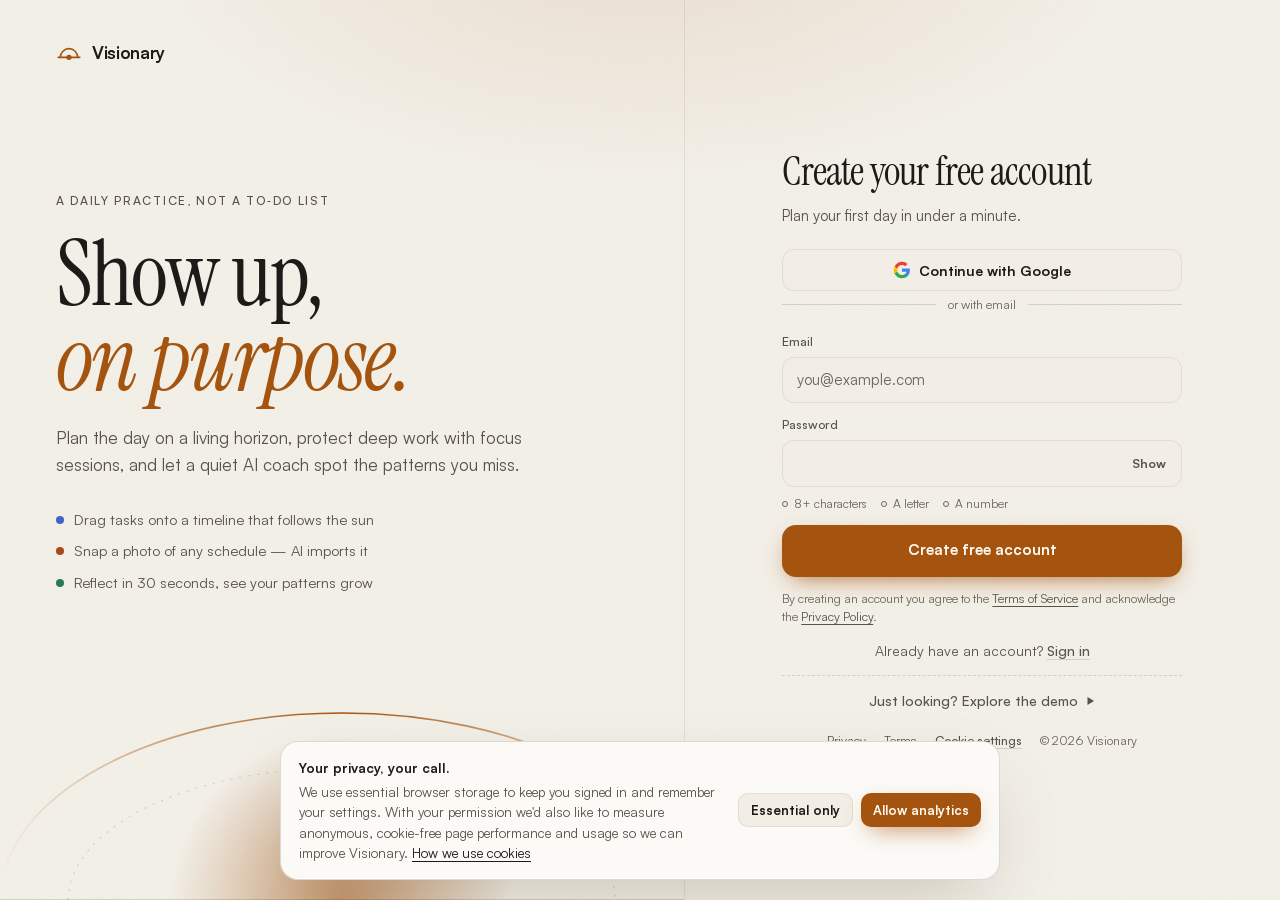
==== commit 0973ddb8: "Visionary 4.1: legal pages, account center, auth + backend security hardening, SEO, performance and " ====
--- a/index.html
+++ b/index.html
@@ -3,22 +3,45 @@
 <head>
   <meta charset="UTF-8">
   <meta name="viewport" content="width=device-width, initial-scale=1.0, viewport-fit=cover">
-  <title>Visionary — Show up, on purpose</title>
-  <meta name="description" content="Visionary is a calm daily planner: tasks, a live day horizon, focus sessions, reflections, and AI coaching.">
-  <meta name="theme-color" content="#0c0d10">
-  <link rel="icon" href="data:image/svg+xml,%3Csvg xmlns='http://www.w3.org/2000/svg' viewBox='0 0 32 32'%3E%3Crect width='32' height='32' rx='8' fill='%230c0d10'/%3E%3Cpath d='M6 21a10 10 0 0 1 20 0' fill='none' stroke='%23f2b36b' stroke-width='2.5' stroke-linecap='round'/%3E%3Ccircle cx='16' cy='21' r='3.2' fill='%23f2b36b'/%3E%3C/svg%3E">
-  <script>
-    // Apply saved theme before paint to avoid a flash
-    try { document.documentElement.setAttribute('data-theme', localStorage.getItem('visionary-theme') || 'dark'); } catch (e) {}
+  <title>Visionary — Daily planner with focus timer and AI coaching</title>
+  <meta name="description" content="Plan your day on a live timeline, protect deep work with focus sessions, reflect in 30 seconds, and get gentle AI suggestions. Free to use.">
+  <link rel="canonical" href="https://visionary-llm24-bots-projects.vercel.app/">
+  <meta name="robots" content="index, follow">
+  <meta name="color-scheme" content="dark light">
+  <meta name="theme-color" content="#0c0d10" media="(prefers-color-scheme: dark)">
+  <meta name="theme-color" content="#f3f0e8" media="(prefers-color-scheme: light)">
+
+  <!-- Social preview -->
+  <meta property="og:type" content="website">
+  <meta property="og:site_name" content="Visionary">
+  <meta property="og:title" content="Visionary — Show up, on purpose">
+  <meta property="og:description" content="A calm daily planner: live day timeline, focus sessions, quick reflections and AI coaching.">
+  <meta property="og:url" content="https://visionary-llm24-bots-projects.vercel.app/">
+  <meta property="og:image" content="https://visionary-llm24-bots-projects.vercel.app/assets/og-image.jpg">
+  <meta property="og:image:width" content="1200">
+  <meta property="og:image:height" content="630">
+  <meta property="og:image:alt" content="Visionary logo and the words Show up, on purpose, above a glowing horizon arc">
+  <meta name="twitter:card" content="summary_large_image">
+  <meta name="twitter:title" content="Visionary — Show up, on purpose">
+  <meta name="twitter:description" content="A calm daily planner: live day timeline, focus sessions, quick reflections and AI coaching.">
+  <meta name="twitter:image" content="https://visionary-llm24-bots-projects.vercel.app/assets/og-image.jpg">
+
+  <!-- Icons -->
+  <link rel="icon" href="/favicon.ico" sizes="32x32">
+  <link rel="icon" href="/assets/icons/favicon.svg" type="image/svg+xml">
+  <link rel="apple-touch-icon" href="/assets/icons/apple-touch-icon.png">
+  <link rel="manifest" href="/site.webmanifest">
+
+  <script src="/js/theme-init.js"></script>
+  <link rel="preconnect" href="https://emwwwpdbdczqywjgiuzf.supabase.co" crossorigin>
+  <link rel="preload" href="/assets/fonts/satoshi-400.woff2" as="font" type="font/woff2" crossorigin>
+  <link rel="preload" href="/assets/fonts/instrument-serif-400-latin.woff2" as="font" type="font/woff2" crossorigin>
+  <link rel="stylesheet" href="/css/fonts.css">
+  <link rel="stylesheet" href="/css/style.css">
+
+  <script type="application/ld+json">
+  {"@context":"https://schema.org","@type":"WebApplication","name":"Visionary","url":"https://visionary-llm24-bots-projects.vercel.app/","applicationCategory":"ProductivityApplication","operatingSystem":"Web","description":"A calm daily planner with a live day timeline, focus sessions, reflections and AI coaching.","offers":{"@type":"Offer","price":"0","priceCurrency":"USD"}}
   </script>
-  <link href="https://api.fontshare.com/v2/css?f[]=satoshi@400,500,700&display=swap" rel="stylesheet">
-  <link rel="preconnect" href="https://fonts.googleapis.com">
-  <link rel="preconnect" href="https://fonts.gstatic.com" crossorigin>
-  <link href="https://fonts.googleapis.com/css2?family=Instrument+Serif:ital@0;1&family=JetBrains+Mono:wght@400;500&display=swap" rel="stylesheet">
-  <link rel="stylesheet" href="style.css">
-  <!-- chart.js and supabase must NOT use defer so they are available when config/auth/script run -->
-  <script src="https://cdn.jsdelivr.net/npm/chart.js@4.4.0/dist/chart.umd.min.js"></script>
-  <script src="https://cdn.jsdelivr.net/npm/@supabase/supabase-js@2"></script>
 </head>
 <body class="booting">
   <!-- Icon sprite (Lucide-style strokes) -->
@@ -46,6 +69,9 @@
       <symbol id="i-copy" viewBox="0 0 24 24"><rect x="9" y="9" width="12" height="12" rx="2"/><path d="M5 15H4a1 1 0 0 1-1-1V4a1 1 0 0 1 1-1h10a1 1 0 0 1 1 1v1"/></symbol>
       <symbol id="i-bolt" viewBox="0 0 24 24"><path d="M13 2 3 14h9l-1 8 10-12h-9z"/></symbol>
       <symbol id="i-gift" viewBox="0 0 24 24"><path d="M20 12v9H4v-9M2 7h20v5H2zM12 22V7M12 7H7.5a2.5 2.5 0 0 1 0-5C11 2 12 7 12 7zM12 7h4.5a2.5 2.5 0 0 0 0-5C13 2 12 7 12 7z"/></symbol>
+      <symbol id="i-user" viewBox="0 0 24 24"><circle cx="12" cy="8" r="4"/><path d="M4 21a8 8 0 0 1 16 0"/></symbol>
+      <symbol id="i-shield" viewBox="0 0 24 24"><path d="M12 3 4 6v6c0 4.5 3.4 8.3 8 9 4.6-.7 8-4.5 8-9V6z"/><path d="m9 12 2 2 4-4"/></symbol>
+      <symbol id="i-download" viewBox="0 0 24 24"><path d="M12 3v12M7 10l5 5 5-5M5 21h14"/></symbol>
     </defs>
   </svg>
 
@@ -60,7 +86,7 @@
   <!-- ================= AUTH ================= -->
   <div class="auth-screen" id="auth-screen">
     <section class="auth-hero">
-      <a class="brand" href="#" aria-label="Visionary">
+      <a class="brand" href="/" aria-label="Visionary home">
         <svg class="brand-mark" viewBox="0 0 48 48" fill="none" stroke="currentColor" stroke-width="3" stroke-linecap="round" aria-hidden="true"><path d="M8 32a16 16 0 0 1 32 0"/><path d="M4 32h40"/><circle cx="24" cy="32" r="5" fill="currentColor" stroke="none"/></svg>
         <span>Visionary</span>
       </a>
@@ -88,32 +114,65 @@
 
     <section class="auth-panel">
       <div class="auth-card">
-        <h2 class="auth-title" id="auth-title">Welcome back</h2>
-        <p class="auth-subtitle" id="auth-subtitle">Sign in to continue building your routine.</p>
-        <button class="btn btn-ghost btn-block" id="btn-google" type="button">
-          <svg width="18" height="18" viewBox="0 0 24 24" aria-hidden="true"><path fill="#4285F4" d="M22.56 12.25c0-.78-.07-1.53-.2-2.25H12v4.26h5.92c-.26 1.37-1.04 2.53-2.21 3.31v2.77h3.57c2.08-1.92 3.28-4.74 3.28-8.09z"/><path fill="#34A853" d="M12 23c2.97 0 5.46-.98 7.28-2.66l-3.57-2.77c-.98.66-2.23 1.06-3.71 1.06-2.86 0-5.29-1.93-6.16-4.53H2.18v2.84C3.99 20.53 7.7 23 12 23z"/><path fill="#FBBC05" d="M5.84 14.09c-.22-.66-.35-1.36-.35-2.09s.13-1.43.35-2.09V7.07H2.18C1.43 8.55 1 10.22 1 12s.43 3.45 1.18 4.93l2.85-2.22.81-.62z"/><path fill="#EA4335" d="M12 5.38c1.62 0 3.06.56 4.21 1.64l3.15-3.15C17.45 2.09 14.97 1 12 1 7.7 1 3.99 3.47 2.18 7.07l3.66 2.84c.87-2.6 3.3-4.53 6.16-4.53z"/></svg>
-          <span>Continue with Google</span>
-        </button>
-        <div class="auth-divider"><span>or with email</span></div>
-        <div class="auth-form">
-          <label class="field"><span>Email</span><input type="email" id="auth-email" placeholder="you@example.com" autocomplete="email"></label>
-          <label class="field"><span>Password</span><input type="password" id="auth-password" placeholder="••••••••" autocomplete="current-password"></label>
-          <button class="btn btn-primary btn-block" id="btn-auth-submit" type="button">Sign in</button>
-          <p class="auth-error" id="auth-error" role="alert"></p>
-        </div>
-        <p class="auth-toggle"><span id="auth-toggle-text">Don't have an account?</span> <a href="#" id="auth-toggle-link">Sign up</a></p>
+        <h2 class="auth-title" id="auth-title">Create your free account</h2>
+        <p class="auth-subtitle" id="auth-subtitle">Plan your first day in under a minute.</p>
+
+        <div id="auth-social">
+          <button class="btn btn-ghost btn-block" id="btn-google" type="button">
+            <svg width="18" height="18" viewBox="0 0 24 24" aria-hidden="true"><path fill="#4285F4" d="M22.56 12.25c0-.78-.07-1.53-.2-2.25H12v4.26h5.92c-.26 1.37-1.04 2.53-2.21 3.31v2.77h3.57c2.08-1.92 3.28-4.74 3.28-8.09z"/><path fill="#34A853" d="M12 23c2.97 0 5.46-.98 7.28-2.66l-3.57-2.77c-.98.66-2.23 1.06-3.71 1.06-2.86 0-5.29-1.93-6.16-4.53H2.18v2.84C3.99 20.53 7.7 23 12 23z"/><path fill="#FBBC05" d="M5.84 14.09c-.22-.66-.35-1.36-.35-2.09s.13-1.43.35-2.09V7.07H2.18C1.43 8.55 1 10.22 1 12s.43 3.45 1.18 4.93l2.85-2.22.81-.62z"/><path fill="#EA4335" d="M12 5.38c1.62 0 3.06.56 4.21 1.64l3.15-3.15C17.45 2.09 14.97 1 12 1 7.7 1 3.99 3.47 2.18 7.07l3.66 2.84c.87-2.6 3.3-4.53 6.16-4.53z"/></svg>
+            <span>Continue with Google</span>
+          </button>
+          <div class="auth-divider"><span>or with email</span></div>
+        </div>
+
+        <form class="auth-form" id="auth-form" novalidate>
+          <div class="field" id="field-email">
+            <label class="field-label" for="auth-email">Email</label>
+            <input type="email" id="auth-email" name="email" placeholder="you@example.com" autocomplete="email" inputmode="email" maxlength="254" required aria-describedby="auth-email-error">
+            <p class="field-error" id="auth-email-error" aria-live="polite"></p>
+          </div>
+          <div class="field" id="field-password">
+            <div class="field-row"><label class="field-label" for="auth-password">Password</label><button type="button" class="field-link" id="auth-forgot-link">Forgot password?</button></div>
+            <div class="input-affix">
+              <input type="password" id="auth-password" name="password" autocomplete="new-password" minlength="8" maxlength="72" required aria-describedby="password-hint auth-password-error">
+              <button type="button" class="affix-btn" id="auth-password-toggle" aria-label="Show password" aria-pressed="false">Show</button>
+            </div>
+            <ul class="password-hint" id="password-hint" aria-label="Password requirements">
+              <li data-rule="len">8+ characters</li><li data-rule="letter">A letter</li><li data-rule="num">A number</li>
+            </ul>
+            <p class="field-error" id="auth-password-error" aria-live="polite"></p>
+          </div>
+          <div class="field" id="field-confirm" hidden>
+            <label class="field-label" for="auth-confirm">Confirm new password</label>
+            <input type="password" id="auth-confirm" name="confirm" autocomplete="new-password" maxlength="72" aria-describedby="auth-confirm-error">
+            <p class="field-error" id="auth-confirm-error" aria-live="polite"></p>
+          </div>
+          <!-- Honeypot: invisible to people, tempting to bots -->
+          <div class="hp-field" aria-hidden="true">
+            <label for="auth-website">Website</label>
+            <input type="text" id="auth-website" name="website" tabindex="-1" autocomplete="off">
+          </div>
+          <div class="auth-captcha" id="auth-captcha" hidden></div>
+          <button class="btn btn-primary btn-block btn-lg" id="btn-auth-submit" type="submit">Create free account</button>
+          <p class="auth-status" id="auth-status" role="status" aria-live="polite"></p>
+          <p class="auth-legal" id="auth-legal">By creating an account you agree to the <a href="/terms">Terms of Service</a> and acknowledge the <a href="/privacy">Privacy Policy</a>.</p>
+        </form>
+
+        <p class="auth-toggle"><span id="auth-toggle-text">Already have an account?</span> <button type="button" class="link-inline" id="auth-toggle-link">Sign in</button></p>
         <div class="auth-demo">
-          <button class="link-btn" id="btn-demo" type="button">Just looking? Explore the demo <svg class="i"><use href="#i-play"/></svg></button>
-        </div>
-      </div>
-      <p class="auth-footer">By continuing, you agree to our <a href="privacy.html">privacy policy</a>.</p>
+          <button class="link-btn" id="btn-demo" type="button">Just looking? Explore the demo <svg class="i" aria-hidden="true"><use href="#i-play"/></svg></button>
+        </div>
+      </div>
+      <nav class="auth-footer" aria-label="Legal">
+        <a href="/privacy">Privacy</a><a href="/terms">Terms</a><button type="button" class="link-inline" data-cookie-settings>Cookie settings</button><span>© 2026 Visionary</span>
+      </nav>
     </section>
   </div>
 
   <!-- ================= APP ================= -->
   <div class="app-shell" id="app-shell">
     <aside class="sidebar">
-      <a class="brand" href="#" aria-label="Visionary home" data-view-link="today">
+      <a class="brand" href="/" aria-label="Visionary home" data-view-link="today">
         <svg class="brand-mark" viewBox="0 0 48 48" fill="none" stroke="currentColor" stroke-width="3" stroke-linecap="round" aria-hidden="true"><path d="M8 32a16 16 0 0 1 32 0"/><path d="M4 32h40"/><circle cx="24" cy="32" r="5" fill="currentColor" stroke="none"/></svg>
         <span>Visionary</span>
       </a>
@@ -130,6 +189,7 @@
         <div class="side-user">
           <div class="avatar" id="user-avatar">V</div>
           <div class="side-user-meta"><div class="side-user-name" id="user-name">Signed in</div><div class="side-user-mode" id="user-mode">Cloud sync on</div></div>
+          <button class="icon-btn" type="button" data-open-account title="Account &amp; privacy" aria-label="Account and privacy"><svg class="i" aria-hidden="true"><use href="#i-user"/></svg></button>
           <button class="icon-btn" id="theme-toggle" type="button" title="Toggle theme" aria-label="Toggle theme"><svg class="i" id="theme-icon"><use href="#i-sun"/></svg></button>
           <button class="icon-btn" id="logout-btn" type="button" title="Log out" aria-label="Log out"><svg class="i"><use href="#i-logout"/></svg></button>
         </div>
@@ -138,12 +198,13 @@
 
     <div class="main">
       <div class="mobile-top">
-        <a class="brand" href="#" aria-label="Visionary" data-view-link="today">
+        <a class="brand" href="/" aria-label="Visionary home" data-view-link="today">
           <svg class="brand-mark" viewBox="0 0 48 48" fill="none" stroke="currentColor" stroke-width="3" stroke-linecap="round" aria-hidden="true"><path d="M8 32a16 16 0 0 1 32 0"/><path d="M4 32h40"/><circle cx="24" cy="32" r="5" fill="currentColor" stroke="none"/></svg>
           <span>Visionary</span>
         </a>
         <div class="mobile-top-actions">
           <button class="icon-btn" id="cmdk-open-m" type="button" aria-label="Quick actions"><svg class="i"><use href="#i-command"/></svg></button>
+          <button class="icon-btn" type="button" data-open-account aria-label="Account and privacy"><svg class="i" aria-hidden="true"><use href="#i-user"/></svg></button>
           <button class="icon-btn" id="theme-toggle-m" type="button" aria-label="Toggle theme"><svg class="i theme-icon-m"><use href="#i-sun"/></svg></button>
           <button class="icon-btn" id="logout-btn-m" type="button" aria-label="Log out"><svg class="i"><use href="#i-logout"/></svg></button>
         </div>
@@ -197,13 +258,13 @@
               <div><h2>Today's focus</h2><p class="subtitle">What are you showing up for?</p></div>
               <div class="card-actions">
                 <label class="btn btn-ghost btn-sm" for="schedule-image-input" title="Import tasks from a photo or screenshot of a schedule"><svg class="i"><use href="#i-scan"/></svg><span>Scan schedule</span></label>
-                <input id="schedule-image-input" type="file" accept="image/*" hidden>
+                <input id="schedule-image-input" type="file" accept="image/jpeg,image/png,image/webp,image/gif" hidden>
                 <button class="btn btn-ghost btn-sm" id="ai-suggest-btn" type="button"><svg class="i"><use href="#i-sparkle"/></svg><span id="ai-suggest-label">Suggest</span></button>
               </div>
             </div>
 
             <div class="composer">
-              <input type="text" id="task-input" placeholder="Add a task… try “gym at 6pm”" autocomplete="off" aria-label="New task">
+              <input type="text" id="task-input" maxlength="200" enterkeyhint="done" placeholder="Add a task… try “gym at 6pm”" autocomplete="off" aria-label="New task">
               <button id="add-btn" class="btn btn-primary" type="button" aria-label="Add task"><svg class="i"><use href="#i-plus"/></svg><span>Add</span></button>
             </div>
             <div class="chips" id="category-chips" role="radiogroup" aria-label="Category">
@@ -345,7 +406,7 @@
         <div class="analytics-empty empty-state" id="analytics-empty"><p><strong>Your patterns will show up here.</strong></p><p class="subtitle">Complete tasks and save reflections to build history.</p></div>
       </main>
 
-      <footer class="app-footer"><p>Built by a student who believed in the work · <a href="privacy.html">Privacy</a></p></footer>
+      <footer class="app-footer"><nav aria-label="Legal"><span>© 2026 Visionary</span><a href="/privacy">Privacy</a><a href="/terms">Terms</a><button type="button" class="link-inline" data-cookie-settings>Cookie settings</button></nav></footer>
     </div>
 
     <!-- Mobile tab bar -->
@@ -376,7 +437,7 @@
         </div>
         <div class="reflect-field"><label for="energy-slider">Energy <span class="slider-val mono" id="energy-val">5</span></label><input type="range" min="1" max="10" value="5" id="energy-slider" class="slider"><div class="slider-hint"><span>Drained</span><span>Energized</span></div></div>
         <div class="reflect-field"><label for="focus-slider">Focus <span class="slider-val mono" id="focus-val">5</span></label><input type="range" min="1" max="10" value="5" id="focus-slider" class="slider"><div class="slider-hint"><span>Scattered</span><span>Locked in</span></div></div>
-        <div class="reflect-field"><label for="reflect-note">One sentence about today <span class="subtitle">(optional)</span></label><textarea id="reflect-note" rows="2" placeholder="What worked? What didn't?"></textarea></div>
+        <div class="reflect-field"><label for="reflect-note">One sentence about today <span class="subtitle">(optional)</span></label><textarea id="reflect-note" rows="2" maxlength="1000" placeholder="What worked? What didn't?"></textarea></div>
         <button class="btn btn-primary btn-block" id="reflect-save" type="button">Save reflection</button>
       </div>
     </div>
@@ -389,7 +450,7 @@
         <button class="icon-btn" id="import-close" type="button" aria-label="Close"><svg class="i"><use href="#i-x"/></svg></button>
       </div>
       <div class="import-body">
-        <div class="import-preview"><img id="import-img" alt="Uploaded schedule"></div>
+        <div class="import-preview"><img id="import-img" alt="Preview of the schedule image you uploaded" decoding="async"></div>
         <div class="import-list-wrap">
           <p class="subtitle" id="import-message">Scanning…</p>
           <ul class="import-list" id="import-list"></ul>
@@ -408,14 +469,15 @@
   <div class="modal-backdrop" id="whatsnew-modal">
     <div class="modal" role="dialog" aria-modal="true" aria-labelledby="wn-title">
       <div class="modal-head">
-        <div><p class="eyebrow">Visionary 4.0</p><h2 id="wn-title" class="modal-title">A new horizon</h2></div>
+        <div><p class="eyebrow">Visionary 4.1</p><h2 id="wn-title" class="modal-title">Safer, faster, yours</h2></div>
         <button class="icon-btn" id="whatsnew-close" type="button" aria-label="Close"><svg class="i"><use href="#i-x"/></svg></button>
       </div>
       <ul class="wn-list">
+        <li><svg class="i"><use href="#i-user"/></svg><div><strong>Account center</strong><p>Change your password, sign out other devices, download your data, or delete your account — all in one place.</p></div></li>
+        <li><svg class="i"><use href="#i-shield"/></svg><div><strong>Stronger sign-in</strong><p>Password reset, clearer errors, protection against repeated guesses, and your data locked to your account on the server.</p></div></li>
+        <li><svg class="i"><use href="#i-bolt"/></svg><div><strong>Faster everywhere</strong><p>Fonts and libraries now load from Visionary itself, and charts load only when you open Patterns.</p></div></li>
         <li><svg class="i"><use href="#i-today"/></svg><div><strong>Day horizon</strong><p>Your day as an arc — the sun tracks the time and your scheduled tasks sit along it.</p></div></li>
         <li><svg class="i"><use href="#i-timer"/></svg><div><strong>Focus sessions</strong><p>A built-in timer that can check a task off the moment you finish.</p></div></li>
-        <li><svg class="i"><use href="#i-scan"/></svg><div><strong>Scan schedule, with review</strong><p>Upload a photo of any schedule, edit what AI found, then import.</p></div></li>
-        <li><svg class="i"><use href="#i-chart"/></svg><div><strong>Consistency map &amp; pattern cards</strong><p>A 26‑week heatmap plus plain-language findings from your own data.</p></div></li>
         <li><svg class="i"><use href="#i-command"/></svg><div><strong>Quick actions</strong><p>Press <kbd>Ctrl</kbd> <kbd>K</kbd> for everything. Type “gym at 6pm” and the time is set for you.</p></div></li>
       </ul>
       <button class="btn btn-primary btn-block" id="whatsnew-ok" type="button">Let's go</button>
@@ -424,16 +486,71 @@
 
   <div class="cmdk-backdrop" id="cmdk">
     <div class="cmdk" role="dialog" aria-modal="true" aria-label="Quick actions">
-      <div class="cmdk-input-row"><svg class="i"><use href="#i-command"/></svg><input id="cmdk-input" placeholder="Type a command, or a new task…" autocomplete="off"></div>
+      <div class="cmdk-input-row"><svg class="i"><use href="#i-command"/></svg><input id="cmdk-input" maxlength="200" aria-label="Command or new task" placeholder="Type a command, or a new task…" autocomplete="off"></div>
       <ul class="cmdk-list" id="cmdk-list" role="listbox"></ul>
       <div class="cmdk-foot"><span><kbd>↑</kbd><kbd>↓</kbd> navigate</span><span><kbd>Enter</kbd> run</span><span><kbd>Esc</kbd> close</span></div>
     </div>
   </div>
 
+  <div class="modal-backdrop" id="account-modal">
+    <div class="modal" role="dialog" aria-modal="true" aria-labelledby="account-title">
+      <div class="modal-head">
+        <div><p class="eyebrow">Account &amp; privacy</p><h2 id="account-title" class="modal-title">Your account</h2><p class="subtitle" id="account-email"></p></div>
+        <button class="icon-btn modal-close" type="button" data-close aria-label="Close"><svg class="i" aria-hidden="true"><use href="#i-x"/></svg></button>
+      </div>
+      <div class="modal-body">
+        <section class="acct-section" id="account-password-section">
+          <h3>Change password</h3>
+          <form id="account-password-form" class="acct-form" novalidate>
+            <label class="field"><span class="field-label">New password</span><input type="password" id="account-new-password" autocomplete="new-password" minlength="8" maxlength="72" required></label>
+            <label class="field"><span class="field-label">Confirm new password</span><input type="password" id="account-confirm-password" autocomplete="new-password" maxlength="72" required></label>
+            <p class="form-msg" id="account-password-msg" role="status" aria-live="polite"></p>
+            <button class="btn btn-primary" id="account-password-btn" type="submit">Update password</button>
+          </form>
+          <p class="subtitle">Changing your password signs you out everywhere else.</p>
+        </section>
+        <section class="acct-section" id="account-sessions">
+          <h3>Sessions</h3>
+          <div class="acct-actions">
+            <button class="btn btn-ghost btn-sm" id="account-signout-others" type="button">Sign out other devices</button>
+            <button class="btn btn-ghost btn-sm" id="account-signout-all" type="button">Sign out everywhere</button>
+          </div>
+        </section>
+        <section class="acct-section">
+          <h3>Your data</h3>
+          <p class="subtitle">Download everything Visionary stores about you as a JSON file.</p>
+          <div class="acct-actions"><button class="btn btn-ghost btn-sm" id="account-export-btn" type="button"><svg class="i" aria-hidden="true"><use href="#i-download"/></svg><span>Download my data</span></button>
+          <button class="btn btn-ghost btn-sm" type="button" data-cookie-settings>Cookie settings</button></div>
+        </section>
+        <section class="acct-section acct-danger" id="account-danger">
+          <h3>Delete account</h3>
+          <p class="subtitle">Permanently deletes your account, tasks, reflections and streaks. This can't be undone.</p>
+          <label class="field"><span class="field-label">Type DELETE to confirm</span><input type="text" id="account-delete-confirm" autocomplete="off" maxlength="6" spellcheck="false"></label>
+          <p class="form-msg" id="account-delete-msg" role="status" aria-live="polite"></p>
+          <button class="btn btn-danger" id="account-delete-btn" type="button" disabled>Delete my account</button>
+        </section>
+      </div>
+    </div>
+  </div>
+
+  <div class="consent" id="consent-banner" role="region" aria-label="Cookie preferences" hidden>
+    <div class="consent-text">
+      <strong>Your privacy, your call.</strong>
+      <p>We use essential browser storage to keep you signed in and remember your settings. With your permission we'd also like to measure anonymous, cookie-free page performance and usage so we can improve Visionary. <a href="/privacy#cookies">How we use cookies</a></p>
+    </div>
+    <div class="consent-actions">
+      <button class="btn btn-ghost btn-sm" type="button" id="consent-decline">Essential only</button>
+      <button class="btn btn-primary btn-sm" type="button" id="consent-accept">Allow analytics</button>
+    </div>
+  </div>
+
   <div class="toasts" id="toasts" aria-live="polite"></div>
 
-  <script src="config.js"></script>
-  <script src="auth.js"></script>
-  <script src="script.js"></script>
+  <script src="/vendor/supabase-2.117.2.min.js" defer></script>
+  <script src="/js/config.js" defer></script>
+  <script src="/js/auth.js" defer></script>
+  <script src="/js/app.js" defer></script>
+  <script src="/js/account.js" defer></script>
+  <script src="/js/consent.js" defer></script>
 </body>
 </html>
--- a/css/fonts.css
+++ b/css/fonts.css
@@ -0,0 +1,12 @@
+/* Self-hosted fonts: Satoshi (Fontshare Free Font License), Instrument Serif and JetBrains Mono (SIL OFL 1.1). */
+@font-face { font-family: 'Satoshi'; src: url('/assets/fonts/satoshi-400.woff2') format('woff2'); font-weight: 400; font-style: normal; font-display: swap; }
+@font-face { font-family: 'Satoshi'; src: url('/assets/fonts/satoshi-500.woff2') format('woff2'); font-weight: 500; font-style: normal; font-display: swap; }
+@font-face { font-family: 'Satoshi'; src: url('/assets/fonts/satoshi-700.woff2') format('woff2'); font-weight: 700; font-style: normal; font-display: swap; }
+@font-face { font-family: 'Instrument Serif'; src: url('/assets/fonts/instrument-serif-400-italic-latin-ext.woff2') format('woff2'); font-weight: 400; font-style: italic; font-display: swap; unicode-range: U+0100-02BA, U+02BD-02C5, U+02C7-02CC, U+02CE-02D7, U+02DD-02FF, U+0304, U+0308, U+0329, U+1D00-1DBF, U+1E00-1E9F, U+1EF2-1EFF, U+2020, U+20A0-20AB, U+20AD-20C0, U+2113, U+2C60-2C7F, U+A720-A7FF; }
+@font-face { font-family: 'Instrument Serif'; src: url('/assets/fonts/instrument-serif-400-italic-latin.woff2') format('woff2'); font-weight: 400; font-style: italic; font-display: swap; unicode-range: U+0000-00FF, U+0131, U+0152-0153, U+02BB-02BC, U+02C6, U+02DA, U+02DC, U+0304, U+0308, U+0329, U+2000-206F, U+20AC, U+2122, U+2191, U+2193, U+2212, U+2215, U+FEFF, U+FFFD; }
+@font-face { font-family: 'Instrument Serif'; src: url('/assets/fonts/instrument-serif-400-latin-ext.woff2') format('woff2'); font-weight: 400; font-style: normal; font-display: swap; unicode-range: U+0100-02BA, U+02BD-02C5, U+02C7-02CC, U+02CE-02D7, U+02DD-02FF, U+0304, U+0308, U+0329, U+1D00-1DBF, U+1E00-1E9F, U+1EF2-1EFF, U+2020, U+20A0-20AB, U+20AD-20C0, U+2113, U+2C60-2C7F, U+A720-A7FF; }
+@font-face { font-family: 'Instrument Serif'; src: url('/assets/fonts/instrument-serif-400-latin.woff2') format('woff2'); font-weight: 400; font-style: normal; font-display: swap; unicode-range: U+0000-00FF, U+0131, U+0152-0153, U+02BB-02BC, U+02C6, U+02DA, U+02DC, U+0304, U+0308, U+0329, U+2000-206F, U+20AC, U+2122, U+2191, U+2193, U+2212, U+2215, U+FEFF, U+FFFD; }
+@font-face { font-family: 'JetBrains Mono'; src: url('/assets/fonts/jetbrains-mono-400-latin-ext.woff2') format('woff2'); font-weight: 400; font-style: normal; font-display: swap; unicode-range: U+0100-02BA, U+02BD-02C5, U+02C7-02CC, U+02CE-02D7, U+02DD-02FF, U+0304, U+0308, U+0329, U+1D00-1DBF, U+1E00-1E9F, U+1EF2-1EFF, U+2020, U+20A0-20AB, U+20AD-20C0, U+2113, U+2C60-2C7F, U+A720-A7FF; }
+@font-face { font-family: 'JetBrains Mono'; src: url('/assets/fonts/jetbrains-mono-400-latin.woff2') format('woff2'); font-weight: 400; font-style: normal; font-display: swap; unicode-range: U+0000-00FF, U+0131, U+0152-0153, U+02BB-02BC, U+02C6, U+02DA, U+02DC, U+0304, U+0308, U+0329, U+2000-206F, U+20AC, U+2122, U+2191, U+2193, U+2212, U+2215, U+FEFF, U+FFFD; }
+@font-face { font-family: 'JetBrains Mono'; src: url('/assets/fonts/jetbrains-mono-400-latin-ext.woff2') format('woff2'); font-weight: 500; font-style: normal; font-display: swap; unicode-range: U+0100-02BA, U+02BD-02C5, U+02C7-02CC, U+02CE-02D7, U+02DD-02FF, U+0304, U+0308, U+0329, U+1D00-1DBF, U+1E00-1E9F, U+1EF2-1EFF, U+2020, U+20A0-20AB, U+20AD-20C0, U+2113, U+2C60-2C7F, U+A720-A7FF; }
+@font-face { font-family: 'JetBrains Mono'; src: url('/assets/fonts/jetbrains-mono-400-latin.woff2') format('woff2'); font-weight: 500; font-style: normal; font-display: swap; unicode-range: U+0000-00FF, U+0131, U+0152-0153, U+02BB-02BC, U+02C6, U+02DA, U+02DC, U+0304, U+0308, U+0329, U+2000-206F, U+20AC, U+2122, U+2191, U+2193, U+2212, U+2215, U+FEFF, U+FFFD; }
--- a/css/style.css
+++ b/css/style.css
@@ -0,0 +1,722 @@
+/* ============================================
+   VISIONARY 4.0 — "Horizon"
+   Night ink + first-light amber. Instrument Serif / Satoshi / JetBrains Mono.
+   ============================================ */
+
+:root,
+[data-theme="dark"] {
+  --bg: #0c0d10;
+  --bg-2: #101217;
+  --surface: #14161b;
+  --surface-2: #1a1d23;
+  --surface-3: #22262e;
+  --line: rgba(255, 255, 255, 0.065);
+  --line-2: rgba(255, 255, 255, 0.12);
+  --text: #eceae4;
+  --muted: #9b9da5;
+  --faint: #8b8e98;   /* ≥4.5:1 on every dark surface (WCAG AA) */
+  --accent: #f2b36b;
+  --accent-strong: #f7c58a;
+  --accent-ink: #1c1206;
+  --accent-soft: rgba(242, 179, 107, 0.12);
+  --danger: #ff7a6b;
+  --success: #7fd1a8;
+
+  --cat-focus: #8fb0ff;
+  --cat-health: #7fd1a8;
+  --cat-learn: #c6a4ff;
+  --cat-build: #ee9470;
+  --cat-rest: #7cc6d4;
+
+  --shadow-sm: 0 1px 0 rgba(255, 255, 255, 0.03) inset, 0 1px 2px rgba(0, 0, 0, 0.3);
+  --shadow-lg: 0 30px 80px -20px rgba(0, 0, 0, 0.6);
+  --grain-opacity: 0.05;
+  color-scheme: dark;
+}
+
+[data-theme="light"] {
+  --bg: #f3f0e8;
+  --bg-2: #ece8de;
+  --surface: #fbfaf6;
+  --surface-2: #f2eee5;
+  --surface-3: #e8e3d8;
+  --line: rgba(30, 27, 20, 0.08);
+  --line-2: rgba(30, 27, 20, 0.15);
+  --text: #1c1b18;
+  --muted: #57534b;
+  --faint: #6b665c;   /* ≥4.5:1 on every light surface (WCAG AA) */
+  --accent: #a4540f;
+  --accent-strong: #8a460c;
+  --accent-ink: #fffaf2;
+  --accent-soft: rgba(164, 84, 15, 0.12);
+  --danger: #b3301f;
+  --success: #277a53;
+
+  --cat-focus: #3f63c9;
+  --cat-health: #277a53;
+  --cat-learn: #7b4fc9;
+  --cat-build: #a8481f;
+  --cat-rest: #226e7c;
+
+  --shadow-sm: 0 1px 2px rgba(40, 30, 10, 0.06);
+  --shadow-lg: 0 30px 80px -24px rgba(60, 40, 10, 0.25);
+  --grain-opacity: 0.035;
+  color-scheme: light;
+}
+
+:root {
+  --font-display: 'Instrument Serif', 'Iowan Old Style', Georgia, serif;
+  --font-body: 'Satoshi', 'Inter', system-ui, sans-serif;
+  --font-mono: 'JetBrains Mono', ui-monospace, 'SF Mono', monospace;
+
+  --r-sm: 8px;
+  --r-md: 12px;
+  --r-lg: 18px;
+  --r-xl: 24px;
+  --ease: cubic-bezier(0.2, 0.7, 0.2, 1);
+  --sidebar-w: 248px;
+}
+
+*, *::before, *::after { box-sizing: border-box; }
+html, body { margin: 0; min-height: 100%; }
+body {
+  font-family: var(--font-body);
+  font-size: 15px;
+  line-height: 1.5;
+  background: var(--bg);
+  color: var(--text);
+  -webkit-font-smoothing: antialiased;
+  overflow-x: hidden;
+  transition: background-color 0.4s var(--ease), color 0.4s var(--ease);
+}
+button, input, textarea, select { font: inherit; color: inherit; }
+button { cursor: pointer; background: none; border: 0; padding: 0; }
+a { color: var(--accent); text-decoration: none; }
+a:hover { text-decoration: underline; text-underline-offset: 3px; }
+h1, h2, h3 { margin: 0; font-weight: 700; letter-spacing: -0.01em; }
+p { margin: 0; }
+kbd {
+  font-family: var(--font-mono);
+  font-size: 11px;
+  padding: 1px 6px;
+  border-radius: 5px;
+  border: 1px solid var(--line-2);
+  background: var(--surface-2);
+  color: var(--muted);
+}
+.hidden { display: none !important; }
+.mono { font-family: var(--font-mono); font-variant-numeric: tabular-nums; }
+.i { width: 18px; height: 18px; fill: none; stroke: currentColor; stroke-width: 1.8; stroke-linecap: round; stroke-linejoin: round; flex: 0 0 auto; }
+:focus-visible { outline: 2px solid var(--accent); outline-offset: 2px; border-radius: 6px; }
+::selection { background: var(--accent); color: var(--accent-ink); }
+
+/* Atmosphere */
+.grain {
+  position: fixed; inset: -50%; z-index: 0; pointer-events: none; opacity: var(--grain-opacity);
+  background-image: url("data:image/svg+xml,%3Csvg xmlns='http://www.w3.org/2000/svg' width='160' height='160'%3E%3Cfilter id='n'%3E%3CfeTurbulence type='fractalNoise' baseFrequency='.9' numOctaves='2' stitchTiles='stitch'/%3E%3C/filter%3E%3Crect width='100%25' height='100%25' filter='url(%23n)'/%3E%3C/svg%3E");
+}
+.horizon-glow {
+  position: fixed; left: 50%; top: -420px; width: 1400px; height: 700px; transform: translateX(-50%);
+  background: radial-gradient(closest-side, var(--accent-soft), transparent 70%);
+  pointer-events: none; z-index: 0;
+}
+
+/* Typography helpers */
+.display { font-family: var(--font-display); font-weight: 400; letter-spacing: -0.02em; line-height: 0.95; }
+.display em, .page-title em { font-style: italic; color: var(--accent); }
+.eyebrow { font-size: 12px; letter-spacing: 0.14em; text-transform: uppercase; color: var(--muted); font-weight: 500; }
+.label { font-size: 12px; color: var(--muted); font-weight: 500; letter-spacing: 0.02em; display: flex; align-items: center; gap: 6px; }
+.subtitle { color: var(--muted); font-size: 13.5px; }
+.lede { font-size: 17px; color: var(--muted); max-width: 44ch; line-height: 1.6; }
+
+/* Buttons */
+.btn {
+  display: inline-flex; align-items: center; justify-content: center; gap: 8px;
+  height: 42px; padding: 0 16px; border-radius: var(--r-md);
+  font-weight: 700; font-size: 14px; white-space: nowrap;
+  transition: transform 0.15s var(--ease), background-color 0.2s, border-color 0.2s, opacity 0.2s, box-shadow 0.2s;
+  user-select: none;
+}
+.btn:active { transform: translateY(1px) scale(0.99); }
+.btn:disabled { opacity: 0.45; cursor: not-allowed; }
+.btn-primary { background: var(--accent); color: var(--accent-ink); box-shadow: 0 8px 24px -10px var(--accent); }
+.btn-primary:hover:not(:disabled) { background: var(--accent-strong); }
+.btn-ghost { background: var(--surface-2); border: 1px solid var(--line); color: var(--text); }
+.btn-ghost:hover { border-color: var(--line-2); background: var(--surface-3); }
+.btn-sm { height: 34px; padding: 0 12px; font-size: 13px; border-radius: 10px; }
+.btn-sm .i { width: 16px; height: 16px; }
+.btn-lg { height: 52px; padding: 0 26px; font-size: 15px; border-radius: 14px; }
+.btn-block { width: 100%; }
+.icon-btn { width: 36px; height: 36px; display: grid; place-items: center; border-radius: 10px; color: var(--muted); transition: background-color 0.2s, color 0.2s; }
+.icon-btn:hover { background: var(--surface-3); color: var(--text); }
+.icon-btn.lg { width: 52px; height: 52px; border-radius: 14px; border: 1px solid var(--line); background: var(--surface-2); }
+.link-btn { color: var(--muted); font-weight: 500; display: inline-flex; align-items: center; gap: 6px; font-size: 14px; }
+.link-btn:hover { color: var(--accent); }
+.link-btn .i { width: 12px; height: 12px; fill: currentColor; stroke: none; }
+
+/* Fields */
+.field { display: grid; gap: 6px; }
+.field > span, .field-label { font-size: 12.5px; color: var(--muted); font-weight: 500; }
+input[type="text"], input[type="email"], input[type="password"], textarea, select {
+  width: 100%; background: var(--surface-2); border: 1px solid var(--line); border-radius: var(--r-md);
+  padding: 11px 14px; outline: none; transition: border-color 0.2s, box-shadow 0.2s;
+}
+select { appearance: none; background-image: linear-gradient(45deg, transparent 50%, var(--muted) 50%), linear-gradient(135deg, var(--muted) 50%, transparent 50%); background-position: calc(100% - 18px) 50%, calc(100% - 13px) 50%; background-size: 5px 5px; background-repeat: no-repeat; padding-right: 34px; }
+input:focus, textarea:focus, select:focus { border-color: var(--accent); box-shadow: 0 0 0 4px var(--accent-soft); }
+input::placeholder, textarea::placeholder { color: var(--faint); }
+textarea { resize: vertical; }
+
+/* Boot splash */
+.boot { position: fixed; inset: 0; z-index: 100; display: none; place-items: center; background: var(--bg); color: var(--accent); }
+body.booting .boot { display: grid; }
+body.booting .auth-screen, body.booting .app-shell { visibility: hidden; }
+html[data-session="0"] body.booting .boot { display: none; }
+html[data-session="0"] body.booting .auth-screen { visibility: visible; }
+.boot-mark { width: 56px; height: 56px; animation: boot-pulse 1.4s var(--ease) infinite; }
+@keyframes boot-pulse { 0%, 100% { opacity: 0.35; transform: translateY(2px); } 50% { opacity: 1; transform: translateY(-2px); } }
+
+/* Brand */
+.brand { display: inline-flex; align-items: center; gap: 10px; color: var(--text); font-weight: 700; font-size: 17px; letter-spacing: -0.02em; }
+.brand:hover { text-decoration: none; }
+.brand-mark { width: 26px; height: 26px; color: var(--accent); }
+
+/* ============ AUTH ============ */
+.auth-screen { position: relative; z-index: 1; min-height: 100vh; display: grid; grid-template-columns: 1.15fr 1fr; }
+.auth-hero { position: relative; padding: 40px 56px; display: flex; flex-direction: column; overflow: hidden; border-right: 1px solid var(--line); }
+.auth-hero-copy { margin: auto 0; padding: 40px 0 180px; display: grid; gap: 22px; position: relative; z-index: 1; }
+.auth-hero .display { font-size: clamp(56px, 7vw, 104px); }
+.auth-points { list-style: none; margin: 8px 0 0; padding: 0; display: grid; gap: 10px; color: var(--muted); font-size: 14.5px; }
+.auth-points li { display: flex; align-items: center; gap: 10px; }
+.dot { width: 8px; height: 8px; border-radius: 99px; background: var(--c, var(--accent)); flex: 0 0 8px; }
+.auth-horizon { position: absolute; left: 0; right: 0; bottom: 0; width: 100%; height: 220px; }
+.auth-panel { display: flex; flex-direction: column; justify-content: center; align-items: center; padding: 40px 24px; gap: 18px; }
+.auth-card { width: min(100%, 400px); display: grid; gap: 14px; }
+.auth-title { font-family: var(--font-display); font-weight: 400; font-size: 40px; letter-spacing: -0.02em; line-height: 1; }
+.auth-subtitle { color: var(--muted); margin-bottom: 8px; }
+.auth-divider { display: flex; align-items: center; gap: 12px; color: var(--faint); font-size: 12.5px; margin: 4px 0; }
+.auth-divider::before, .auth-divider::after { content: ""; flex: 1; height: 1px; background: var(--line-2); }
+.auth-form { display: grid; gap: 12px; }
+
+.auth-toggle { text-align: center; color: var(--muted); font-size: 14px; }
+.auth-demo { text-align: center; padding-top: 14px; border-top: 1px dashed var(--line-2); }
+
+
+/* ============ APP SHELL ============ */
+.app-shell { position: relative; z-index: 1; display: none; min-height: 100vh; }
+.sidebar {
+  position: fixed; inset: 0 auto 0 0; width: var(--sidebar-w); padding: 22px 14px 16px;
+  display: flex; flex-direction: column; gap: 22px; border-right: 1px solid var(--line);
+  background: color-mix(in oklab, var(--bg) 82%, transparent); backdrop-filter: blur(16px); z-index: 20;
+}
+.sidebar .brand { padding: 0 10px; }
+.side-nav { display: grid; gap: 2px; }
+.side-nav .view-btn {
+  display: flex; align-items: center; gap: 12px; padding: 10px 12px; border-radius: 10px;
+  color: var(--muted); font-weight: 500; text-align: left; transition: background-color 0.2s, color 0.2s;
+}
+.side-nav .view-btn span { flex: 1; }
+.side-nav .view-btn kbd { opacity: 0; transition: opacity 0.2s; }
+.side-nav .view-btn:hover { background: var(--surface-2); color: var(--text); }
+.side-nav .view-btn:hover kbd { opacity: 1; }
+.side-nav .view-btn.active { background: var(--surface-2); color: var(--text); box-shadow: inset 2px 0 0 var(--accent); }
+.side-nav .view-btn.active .i { color: var(--accent); }
+.cmdk-trigger {
+  display: flex; align-items: center; gap: 10px; padding: 9px 12px; border-radius: 10px;
+  border: 1px solid var(--line); color: var(--muted); font-size: 13.5px; background: var(--surface);
+}
+.cmdk-trigger span { flex: 1; text-align: left; }
+.cmdk-trigger:hover { border-color: var(--line-2); color: var(--text); }
+.side-foot { margin-top: auto; display: grid; gap: 4px; }
+.side-action { display: flex; align-items: center; gap: 12px; padding: 9px 12px; border-radius: 10px; color: var(--muted); font-size: 14px; text-align: left; }
+.side-action span:first-of-type { flex: 1; }
+.side-action:hover { background: var(--surface-2); color: var(--text); }
+.pill-new { font-size: 10.5px; font-weight: 700; padding: 2px 7px; border-radius: 99px; background: var(--accent); color: var(--accent-ink); flex: 0 0 auto !important; }
+.side-user { display: flex; align-items: center; gap: 10px; padding: 12px 8px 0; margin-top: 8px; border-top: 1px solid var(--line); }
+.avatar { width: 32px; height: 32px; border-radius: 99px; display: grid; place-items: center; font-weight: 700; font-size: 13px; background: var(--accent-soft); color: var(--accent); flex: 0 0 32px; }
+.side-user-meta { flex: 1; min-width: 0; }
+.side-user-name { font-size: 13px; font-weight: 500; overflow: hidden; text-overflow: ellipsis; white-space: nowrap; }
+.side-user-mode { font-size: 11.5px; color: var(--faint); }
+
+.main { margin-left: var(--sidebar-w); padding: 28px clamp(18px, 3vw, 44px) 24px; max-width: 1480px; }
+.view { display: none; }
+.view.active { display: block; animation: view-in 0.45s var(--ease); }
+@keyframes view-in { from { opacity: 0; transform: translateY(6px); } to { opacity: 1; transform: none; } }
+
+.page-head { display: flex; align-items: flex-end; justify-content: space-between; gap: 18px; margin-bottom: 22px; flex-wrap: wrap; }
+.page-title { font-family: var(--font-display); font-weight: 400; font-size: clamp(32px, 3.4vw, 44px); letter-spacing: -0.02em; line-height: 1.05; margin-top: 6px; }
+.page-head-right { display: grid; justify-items: end; gap: 6px; }
+.page-head-note { padding-bottom: 6px; }
+.clock { font-size: 22px; color: var(--muted); }
+.demo-badge { font-size: 12px; color: var(--accent); background: var(--accent-soft); padding: 4px 10px; border-radius: 99px; }
+
+.card { background: var(--surface); border: 1px solid var(--line); border-radius: var(--r-xl); padding: 20px; box-shadow: var(--shadow-sm); }
+.card-head { display: flex; align-items: flex-start; justify-content: space-between; gap: 12px; margin-bottom: 16px; }
+.card-head h2 { font-size: 18px; }
+.card-head h3 { font-size: 16px; }
+.card-actions { display: flex; gap: 8px; flex-wrap: wrap; }
+
+/* Horizon */
+.horizon-card { padding: 20px 22px 8px; margin-bottom: 14px; position: relative; overflow: hidden; }
+.horizon-card::after { content: ""; position: absolute; inset: auto 0 0 0; height: 60%; background: linear-gradient(to top, var(--accent-soft), transparent); pointer-events: none; opacity: 0.6; }
+.horizon-meta { display: flex; justify-content: space-between; gap: 18px; position: relative; z-index: 1; }
+.horizon-left { font-family: var(--font-display); font-size: 26px; line-height: 1.1; margin-top: 4px; }
+.horizon-next { text-align: right; max-width: 50%; }
+.horizon-next .label { justify-content: flex-end; }
+.horizon-next-text { font-weight: 500; margin-top: 6px; overflow: hidden; text-overflow: ellipsis; white-space: nowrap; }
+.horizon { width: 100%; height: auto; max-height: 230px; display: block; margin-top: -14px; position: relative; z-index: 1; overflow: visible; }
+.horizon .arc-future { stroke: var(--line-2); stroke-dasharray: 2 6; fill: none; stroke-width: 1.5; }
+.horizon .arc-past { stroke: var(--accent); fill: none; stroke-width: 2; stroke-linecap: round; }
+.horizon .ground { stroke: var(--line-2); }
+.horizon .tick-label { fill: var(--faint); font-family: var(--font-mono); font-size: 10px; }
+.horizon .task-dot { stroke-width: 2; transition: r 0.2s; cursor: default; }
+.horizon .task-dot.done { opacity: 0.9; }
+.horizon .sun-core { fill: var(--accent); }
+.horizon .sun-halo { fill: var(--accent); opacity: 0.18; animation: halo 3.2s ease-in-out infinite; transform-box: fill-box; transform-origin: center; }
+@keyframes halo { 0%, 100% { transform: scale(1); opacity: 0.18; } 50% { transform: scale(1.35); opacity: 0.08; } }
+
+/* Stats */
+.stats-strip { display: grid; grid-template-columns: repeat(3, 1fr); gap: 12px; margin-bottom: 14px; position: relative; }
+.stat { display: flex; align-items: center; gap: 14px; background: var(--surface); border: 1px solid var(--line); border-radius: var(--r-lg); padding: 16px 18px; }
+.stat-icon { width: 42px; height: 42px; border-radius: 12px; display: grid; place-items: center; color: var(--c); background: color-mix(in oklab, var(--c) 14%, transparent); flex: 0 0 42px; }
+.stat-value { font-size: 26px; font-weight: 700; letter-spacing: -0.03em; line-height: 1.15; font-variant-numeric: tabular-nums; }
+.stat-value small { font-size: 14px; font-weight: 500; color: var(--muted); letter-spacing: 0; }
+.stat-sub { font-size: 12px; color: var(--faint); margin-top: 2px; }
+.ring { width: 42px; height: 42px; transform: rotate(-90deg); flex: 0 0 42px; }
+.ring circle { fill: none; stroke-width: 4; }
+.ring-track { stroke: var(--surface-3); }
+.ring-fill { stroke: var(--accent); stroke-linecap: round; stroke-dasharray: 113.1; stroke-dashoffset: 113.1; transition: stroke-dashoffset 0.8s var(--ease); }
+.progress-container { display: none; }
+
+/* Today grid */
+.today-grid { display: grid; grid-template-columns: minmax(0, 1.15fr) minmax(0, 0.85fr); gap: 14px; align-items: start; }
+.composer { display: flex; gap: 8px; }
+.composer input { flex: 1; height: 46px; font-size: 15px; }
+.composer .btn { height: 46px; }
+.chips { display: flex; gap: 6px; flex-wrap: wrap; margin: 12px 0 16px; }
+.chip {
+  display: inline-flex; align-items: center; gap: 7px; padding: 6px 12px; border-radius: 99px;
+  border: 1px solid var(--line); color: var(--muted); font-size: 13px; font-weight: 500; transition: all 0.2s var(--ease);
+}
+.chip:hover { border-color: var(--line-2); color: var(--text); }
+.chip.active { background: var(--surface-3); color: var(--text); border-color: var(--line-2); }
+
+.task-list, .history-list, .session-list, .import-list { list-style: none; margin: 0; padding: 0; display: grid; gap: 6px; }
+.task-item {
+  display: flex; align-items: center; gap: 12px; padding: 10px 10px 10px 12px; border-radius: 14px;
+  background: var(--surface-2); border: 1px solid transparent; transition: border-color 0.2s, background-color 0.2s, opacity 0.3s, transform 0.2s var(--ease);
+  animation: item-in 0.35s var(--ease) both;
+}
+@keyframes item-in { from { opacity: 0; transform: translateY(4px); } to { opacity: 1; transform: none; } }
+.task-item:hover { border-color: var(--line-2); }
+.task-item.dragging { opacity: 0.4; }
+.task-item .cat-bar { width: 3px; align-self: stretch; border-radius: 3px; background: var(--c); flex: 0 0 3px; }
+.task-checkbox {
+  width: 22px; height: 22px; border-radius: 7px; border: 1.5px solid var(--line-2); display: grid; place-items: center;
+  flex: 0 0 22px; transition: all 0.25s var(--ease); color: transparent;
+}
+.task-checkbox:hover { border-color: var(--accent); }
+.task-checkbox .i { width: 14px; height: 14px; stroke-width: 3; }
+.task-checkbox.checked { background: var(--accent); border-color: var(--accent); color: var(--accent-ink); animation: pop 0.35s var(--ease); }
+@keyframes pop { 50% { transform: scale(1.18); } }
+.task-text { flex: 1; min-width: 0; overflow-wrap: anywhere; outline: none; border-radius: 6px; padding: 2px 4px; margin: -2px -4px; }
+.task-text[contenteditable="true"] { background: var(--surface); box-shadow: 0 0 0 1px var(--accent); }
+.task-item.completed .task-text { color: var(--faint); text-decoration: line-through; text-decoration-color: var(--faint); }
+.task-hour {
+  width: auto; padding: 4px 26px 4px 10px; font-size: 12px; border-radius: 8px; font-family: var(--font-mono);
+  background-color: transparent; border-color: var(--line); color: var(--muted); background-position: calc(100% - 13px) 50%, calc(100% - 9px) 50%; background-size: 4px 4px;
+}
+.task-hour.set { color: var(--text); border-color: var(--line-2); }
+.task-actions { display: flex; gap: 2px; opacity: 0; transition: opacity 0.2s; }
+.task-item:hover .task-actions, .task-item:focus-within .task-actions { opacity: 1; }
+.task-actions .icon-btn { width: 30px; height: 30px; }
+.task-actions .icon-btn .i { width: 16px; height: 16px; }
+
+.empty-state { display: grid; justify-items: center; gap: 6px; text-align: center; padding: 30px 16px; color: var(--muted); border: 1px dashed var(--line-2); border-radius: var(--r-lg); }
+.empty-state.small { padding: 22px 14px; }
+.empty-art { width: 120px; color: var(--faint); margin-bottom: 6px; }
+
+/* AI suggestion */
+.ai-suggestion-popup {
+  position: relative; display: flex; gap: 12px; padding: 14px 44px 14px 14px; margin-bottom: 14px; border-radius: 14px;
+  background: var(--accent-soft); border: 1px solid color-mix(in oklab, var(--accent) 30%, transparent); color: var(--text); animation: item-in 0.35s var(--ease);
+}
+.ai-suggestion-popup > .i { color: var(--accent); margin-top: 2px; }
+.ai-suggestion-close { position: absolute; top: 8px; right: 8px; }
+.shimmer { background: linear-gradient(90deg, var(--muted) 0%, var(--text) 50%, var(--muted) 100%); background-size: 200% 100%; -webkit-background-clip: text; background-clip: text; color: transparent; animation: shimmer 1.6s linear infinite; }
+@keyframes shimmer { to { background-position: -200% 0; } }
+
+/* Timeline */
+.timeline-card { position: sticky; top: 24px; display: flex; flex-direction: column; max-height: min(620px, calc(100vh - 48px)); }
+.timeline-container { min-height: 0; flex: 1; }
+.timeline-container { overflow: auto; margin: 0 -8px; padding: 0 8px; position: relative; }
+.hour-block { display: grid; grid-template-columns: 58px 1fr; gap: 10px; position: relative; }
+.hour-label { font-family: var(--font-mono); font-size: 11px; color: var(--faint); padding-top: 9px; text-align: right; }
+.hour-block.past .hour-label { opacity: 0.55; }
+.hour-slot { min-height: 40px; border-top: 1px solid var(--line); padding: 6px 0; display: grid; gap: 4px; align-content: start; transition: background-color 0.2s; border-radius: 0 0 8px 8px; }
+.hour-slot.drag-over { background: var(--accent-soft); outline: 1px dashed var(--accent); outline-offset: -1px; border-radius: 8px; }
+.hour-block.now .hour-label { color: var(--accent); }
+.now-line { position: absolute; left: 62px; right: 0; height: 0; border-top: 1.5px solid var(--accent); z-index: 2; pointer-events: none; }
+.now-line::before { content: ""; position: absolute; left: -5px; top: -5px; width: 8px; height: 8px; border-radius: 99px; background: var(--accent); box-shadow: 0 0 0 4px var(--accent-soft); }
+.scheduled-task {
+  display: flex; align-items: center; gap: 8px; padding: 7px 8px 7px 10px; border-radius: 10px; font-size: 13.5px;
+  background: color-mix(in oklab, var(--c) 13%, var(--surface-2)); border-left: 3px solid var(--c);
+}
+.scheduled-task span { flex: 1; min-width: 0; overflow: hidden; text-overflow: ellipsis; white-space: nowrap; }
+.scheduled-task.completed span { text-decoration: line-through; color: var(--muted); }
+.scheduled-remove { width: 22px; height: 22px; display: grid; place-items: center; border-radius: 6px; color: var(--muted); }
+.scheduled-remove:hover { background: var(--surface-3); color: var(--text); }
+.scheduled-remove .i { width: 13px; height: 13px; }
+
+/* Focus */
+.focus-grid { display: grid; grid-template-columns: minmax(0, 1.3fr) minmax(0, 0.7fr); gap: 14px; align-items: start; }
+.focus-card { display: grid; justify-items: center; gap: 22px; padding: 28px 22px 32px; }
+.segmented, .focus-presets { display: inline-flex; padding: 4px; border-radius: 12px; background: var(--surface-2); border: 1px solid var(--line); gap: 2px; }
+.seg { padding: 7px 14px; border-radius: 9px; font-size: 13px; font-weight: 500; color: var(--muted); transition: all 0.2s; }
+.seg:hover { color: var(--text); }
+.seg.active { background: var(--surface); color: var(--text); box-shadow: var(--shadow-sm); }
+[data-theme="dark"] .seg.active { background: var(--surface-3); }
+.focus-dial { position: relative; width: min(340px, 78vw); aspect-ratio: 1; }
+.focus-dial svg { width: 100%; height: 100%; transform: rotate(-90deg); }
+.dial-track { fill: none; stroke: var(--surface-3); stroke-width: 6; }
+.dial-fill { fill: none; stroke: var(--accent); stroke-width: 6; stroke-linecap: round; stroke-dasharray: 653.45; stroke-dashoffset: 0; transition: stroke-dashoffset 1s linear; filter: drop-shadow(0 0 10px color-mix(in oklab, var(--accent) 50%, transparent)); }
+#dial-ticks line { stroke: var(--line-2); stroke-width: 1; }
+.dial-center { position: absolute; inset: 0; display: grid; place-content: center; text-align: center; gap: 6px; }
+.dial-time { font-size: clamp(44px, 7vw, 64px); font-weight: 500; letter-spacing: -0.04em; line-height: 1; }
+.dial-label { color: var(--muted); font-size: 14px; }
+.focus-card.running .dial-label { color: var(--accent); }
+.focus-task-field { width: min(100%, 380px); }
+.focus-controls { display: flex; align-items: center; gap: 12px; flex-wrap: wrap; justify-content: center; }
+.toggle { display: inline-flex; align-items: center; gap: 8px; font-size: 13px; color: var(--muted); cursor: pointer; flex-basis: 100%; justify-content: center; }
+.toggle input { accent-color: var(--accent); width: 16px; height: 16px; }
+.session-list li { display: flex; align-items: center; gap: 10px; padding: 10px 12px; border-radius: 12px; background: var(--surface-2); font-size: 14px; }
+.session-list li span:nth-child(2) { flex: 1; min-width: 0; overflow: hidden; text-overflow: ellipsis; white-space: nowrap; }
+.session-list .mono { color: var(--muted); font-size: 12.5px; }
+.focus-total { display: flex; justify-content: space-between; align-items: center; margin-top: 14px; padding-top: 14px; border-top: 1px solid var(--line); }
+
+/* History */
+.history-layout { display: grid; grid-template-columns: minmax(280px, 360px) 1fr; gap: 14px; align-items: start; }
+.history-list { max-height: 68vh; overflow: auto; }
+.history-day { display: grid; grid-template-columns: 1fr auto; gap: 6px 10px; padding: 12px; border-radius: 12px; cursor: pointer; border: 1px solid transparent; transition: background-color 0.2s, border-color 0.2s; }
+.history-day:hover { background: var(--surface-2); }
+.history-day.active { background: var(--surface-2); border-color: var(--line-2); box-shadow: inset 2px 0 0 var(--accent); }
+.history-day-date { font-weight: 500; }
+.history-day-meta { display: contents; }
+.history-day-meta > span:first-child { font-family: var(--font-mono); font-size: 12.5px; color: var(--muted); text-align: right; }
+.history-day-bar { grid-column: 1 / -1; height: 4px; border-radius: 99px; background: var(--surface-3); overflow: hidden; }
+.history-day-bar-fill { height: 100%; background: var(--accent); border-radius: 99px; }
+.history-day-meta > span:last-child { display: none; }
+.history-stats { display: grid; grid-template-columns: repeat(4, 1fr); gap: 10px; margin-bottom: 18px; }
+.mini-stat, .history-stat { background: var(--surface-2); border-radius: 14px; padding: 12px 14px; }
+.mini-value, .history-stat-value { font-size: 20px; font-weight: 700; margin-top: 2px; font-variant-numeric: tabular-nums; }
+.history-stat-label { font-size: 12px; color: var(--muted); }
+.history-section-title { font-size: 12px; letter-spacing: 0.12em; text-transform: uppercase; color: var(--muted); margin: 16px 0 8px; }
+.history-task { display: flex; align-items: center; gap: 10px; padding: 9px 12px; background: var(--surface-2); border-radius: 10px; font-size: 14px; }
+.history-task.was-completed span:last-child { color: var(--muted); text-decoration: line-through; }
+.history-note { font-family: var(--font-display); font-size: 22px; line-height: 1.35; padding: 4px 0 0 16px; border-left: 2px solid var(--accent); }
+.task-category-dot { width: 8px; height: 8px; border-radius: 99px; flex: 0 0 8px; background: var(--c, var(--faint)); }
+.task-category-dot.focus { --c: var(--cat-focus); } .task-category-dot.health { --c: var(--cat-health); }
+.task-category-dot.learn { --c: var(--cat-learn); } .task-category-dot.build { --c: var(--cat-build); } .task-category-dot.rest { --c: var(--cat-rest); }
+
+/* Analytics */
+.analytics-summary { display: grid; grid-template-columns: repeat(4, 1fr); gap: 12px; margin-bottom: 14px; }
+.heatmap-card, .patterns-card { margin-bottom: 14px; }
+.heat-row { display: flex; gap: 28px; align-items: center; flex-wrap: wrap; }
+.heatmap { display: grid; grid-auto-flow: column; grid-auto-columns: 15px; grid-template-rows: repeat(7, 15px); gap: 4px; overflow-x: auto; padding-bottom: 4px; max-width: 100%; }
+.heat-stats { display: grid; grid-template-columns: repeat(3, auto); gap: 8px 28px; }
+.heat-stats .stat-value { font-size: 24px; }
+.heatmap i, .heat-legend i { display: block; width: 15px; height: 15px; border-radius: 4px; background: var(--surface-3); }
+.heatmap i[data-l="1"], .heat-legend i[data-l="1"] { background: color-mix(in oklab, var(--accent) 28%, var(--surface-3)); }
+.heatmap i[data-l="2"], .heat-legend i[data-l="2"] { background: color-mix(in oklab, var(--accent) 52%, var(--surface-3)); }
+.heatmap i[data-l="3"], .heat-legend i[data-l="3"] { background: color-mix(in oklab, var(--accent) 76%, var(--surface-3)); }
+.heatmap i[data-l="4"], .heat-legend i[data-l="4"] { background: var(--accent); }
+.heatmap i.today { outline: 1.5px solid var(--text); outline-offset: 1px; }
+.heatmap i.future { background: transparent; }
+.heat-legend { display: flex; align-items: center; gap: 4px; font-size: 11.5px; color: var(--faint); }
+.heat-legend i { width: 11px; min-width: 11px; }
+.heat-legend span:first-child { margin-right: 4px; } .heat-legend span:last-child { margin-left: 4px; }
+.pattern-grid { display: grid; grid-template-columns: repeat(3, 1fr); gap: 10px; }
+.pattern { padding: 16px; border-radius: 16px; background: var(--surface-2); display: grid; gap: 8px; align-content: start; }
+.pattern-fact { font-family: var(--font-display); font-size: 26px; line-height: 1.1; }
+.pattern-fact em { font-style: normal; color: var(--accent); }
+.pattern p { color: var(--muted); font-size: 13.5px; }
+.charts-grid { display: grid; grid-template-columns: repeat(2, 1fr); gap: 14px; }
+.chart-wide { grid-column: 1 / -1; }
+.chart-wrap { height: 260px; position: relative; }
+.analytics-empty { display: none; margin-top: 14px; }
+.analytics-empty.visible { display: grid; }
+
+/* Modals */
+.modal-backdrop, .cmdk-backdrop {
+  position: fixed; inset: 0; z-index: 60; display: none; align-items: center; justify-content: center; padding: 18px;
+  background: color-mix(in oklab, var(--bg) 60%, transparent); backdrop-filter: blur(10px);
+}
+.modal-backdrop.open, .cmdk-backdrop.open { display: flex; animation: fade 0.2s var(--ease); }
+@keyframes fade { from { opacity: 0; } }
+.modal { width: min(100%, 520px); max-height: calc(100vh - 36px); overflow: auto; background: var(--surface); border: 1px solid var(--line-2); border-radius: var(--r-xl); padding: 22px; box-shadow: var(--shadow-lg); animation: rise 0.3s var(--ease); }
+.modal-wide { width: min(100%, 860px); }
+@keyframes rise { from { opacity: 0; transform: translateY(10px) scale(0.985); } }
+.modal-head { display: flex; justify-content: space-between; align-items: flex-start; gap: 12px; margin-bottom: 16px; }
+.modal-title { font-family: var(--font-display); font-weight: 400; font-size: 32px; line-height: 1.05; margin-top: 4px; }
+.modal-body { display: grid; gap: 18px; }
+.modal-foot { display: flex; justify-content: space-between; align-items: center; gap: 12px; margin-top: 18px; padding-top: 16px; border-top: 1px solid var(--line); flex-wrap: wrap; }
+.modal-foot-actions { display: flex; gap: 8px; }
+.reflect-stats { display: grid; grid-template-columns: 1fr 1fr; gap: 10px; }
+.reflect-field { display: grid; gap: 8px; }
+.reflect-field label { font-weight: 500; display: flex; justify-content: space-between; align-items: center; }
+.slider-val { color: var(--accent); font-size: 15px; }
+.slider { width: 100%; accent-color: var(--accent); height: 22px; }
+.slider-hint { display: flex; justify-content: space-between; color: var(--faint); font-size: 12px; }
+.ai-insight-area { padding: 14px 16px; border-radius: 14px; background: var(--accent-soft); margin-bottom: 16px; }
+.ai-insight-area .label { color: var(--accent); margin-bottom: 6px; }
+.ai-insight-area .i { width: 14px; height: 14px; }
+.ai-insight-text { font-family: var(--font-display); font-size: 20px; line-height: 1.35; }
+
+.import-body { display: grid; grid-template-columns: 0.8fr 1.2fr; gap: 18px; }
+.import-preview { border-radius: 14px; overflow: hidden; background: var(--surface-2); border: 1px solid var(--line); max-height: 440px; display: grid; place-items: center; }
+.import-preview img { width: 100%; height: 100%; object-fit: contain; }
+.import-list-wrap { display: grid; gap: 10px; align-content: start; max-height: 440px; overflow: auto; }
+.import-row { display: grid; grid-template-columns: auto 1fr auto auto; gap: 8px; align-items: center; padding: 8px; border-radius: 12px; background: var(--surface-2); }
+.import-row input[type="checkbox"] { accent-color: var(--accent); width: 18px; height: 18px; }
+.import-row input[type="text"] { padding: 7px 10px; font-size: 14px; background: var(--surface); }
+.import-row select { padding: 7px 28px 7px 10px; font-size: 13px; background-color: var(--surface); width: auto; }
+.import-row.off { opacity: 0.45; }
+.skeleton { height: 46px; border-radius: 12px; background: linear-gradient(90deg, var(--surface-2), var(--surface-3), var(--surface-2)); background-size: 200% 100%; animation: sk 1.3s linear infinite; }
+@keyframes sk { to { background-position: -200% 0; } }
+
+.wn-list { list-style: none; padding: 0; margin: 0 0 20px; display: grid; gap: 14px; }
+.wn-list li { display: flex; gap: 14px; }
+.wn-list .i { color: var(--accent); margin-top: 3px; }
+.wn-list p { color: var(--muted); font-size: 14px; margin-top: 2px; }
+
+/* Command palette */
+.cmdk-backdrop { align-items: flex-start; padding-top: 14vh; }
+.cmdk { width: min(100%, 580px); background: var(--surface); border: 1px solid var(--line-2); border-radius: 18px; box-shadow: var(--shadow-lg); overflow: hidden; animation: rise 0.2s var(--ease); }
+.cmdk-input-row { display: flex; align-items: center; gap: 10px; padding: 0 16px; border-bottom: 1px solid var(--line); color: var(--muted); }
+.cmdk-input-row input { border: 0; background: transparent; box-shadow: none !important; padding: 16px 0; font-size: 16px; }
+.cmdk-list { list-style: none; margin: 0; padding: 6px; max-height: 360px; overflow: auto; }
+.cmdk-item { display: flex; align-items: center; gap: 12px; padding: 10px 12px; border-radius: 10px; cursor: pointer; color: var(--muted); }
+.cmdk-item span { flex: 1; color: var(--text); }
+.cmdk-item.active { background: var(--surface-2); }
+.cmdk-item.active .i { color: var(--accent); }
+.cmdk-group { font-size: 11px; letter-spacing: 0.12em; text-transform: uppercase; color: var(--faint); padding: 10px 12px 4px; }
+.cmdk-foot { display: flex; gap: 16px; padding: 10px 16px; border-top: 1px solid var(--line); font-size: 12px; color: var(--faint); }
+.cmdk-foot kbd { margin-right: 3px; }
+
+/* Toasts */
+.toasts { position: fixed; bottom: 22px; right: 22px; z-index: 90; display: grid; gap: 8px; }
+.toast { display: flex; align-items: center; gap: 10px; padding: 12px 16px; border-radius: 12px; background: var(--text); color: var(--bg); font-size: 14px; font-weight: 500; box-shadow: var(--shadow-lg); animation: rise 0.25s var(--ease); max-width: 360px; }
+.toast.error { background: var(--danger); color: #fff; }
+.toast .i { width: 16px; height: 16px; }
+.toast.out { opacity: 0; transform: translateY(6px); transition: all 0.25s; }
+
+.app-footer { color: var(--faint); font-size: 12.5px; padding: 36px 0 8px; }
+
+/* Mobile top bar (theme + logout on small screens) */
+.mobile-top { display: none; align-items: center; justify-content: space-between; margin-bottom: 16px; }
+.mobile-top-actions { display: flex; gap: 4px; }
+
+/* Mobile tab bar */
+.tabbar { display: none; }
+
+/* Responsive */
+
+/* ============ FORMS: validation, affixes, hints ============ */
+.field-row { display: flex; justify-content: space-between; align-items: baseline; gap: 12px; }
+.field-link, .link-inline { color: var(--muted); font-size: 12.5px; font-weight: 500; text-decoration: underline; text-underline-offset: 3px; text-decoration-color: var(--line-2); }
+.field-link:hover, .link-inline:hover { color: var(--accent); text-decoration-color: currentColor; }
+.link-inline { font-size: inherit; padding: 0; }
+.field-error { min-height: 0; font-size: 12.5px; color: var(--danger); }
+.field-error:empty { display: none; }
+.field.invalid input { border-color: var(--danger); }
+.field.invalid input:focus { box-shadow: 0 0 0 4px color-mix(in srgb, var(--danger) 18%, transparent); }
+.input-affix { position: relative; }
+.input-affix input { padding-right: 64px; }
+.affix-btn { position: absolute; right: 6px; top: 50%; transform: translateY(-50%); height: 30px; padding: 0 10px; border-radius: 8px; font-size: 12.5px; font-weight: 600; color: var(--muted); }
+.affix-btn:hover { background: var(--surface-3); color: var(--text); }
+.password-hint { list-style: none; margin: 2px 0 0; padding: 0; display: flex; flex-wrap: wrap; gap: 6px 14px; font-size: 12px; color: var(--faint); }
+.password-hint li { display: inline-flex; align-items: center; gap: 6px; }
+.password-hint li::before { content: ""; width: 6px; height: 6px; border-radius: 99px; border: 1.5px solid currentColor; }
+.password-hint li.met { color: var(--success); }
+.password-hint li.met::before { background: currentColor; }
+.password-hint[hidden] { display: none; }
+.hp-field { position: absolute !important; left: -10000px; width: 1px; height: 1px; overflow: hidden; }
+.auth-captcha { min-height: 65px; }
+.auth-captcha[hidden] { display: none; }
+.auth-status, .form-msg { font-size: 13.5px; line-height: 1.5; color: var(--danger); }
+.auth-status:empty, .form-msg:empty { display: none; }
+.auth-status[data-tone="ok"], .form-msg[data-tone="ok"] { color: var(--success); }
+.auth-legal { font-size: 12.5px; color: var(--faint); line-height: 1.5; }
+.auth-legal a { color: var(--muted); text-decoration: underline; text-underline-offset: 3px; }
+.auth-legal[hidden], .field[hidden], #auth-social[hidden], .auth-toggle[hidden], .field-link[hidden] { display: none; }
+.auth-footer { display: flex; flex-wrap: wrap; justify-content: center; gap: 6px 18px; color: var(--faint); font-size: 12.5px; }
+.auth-footer a, .app-footer a { color: var(--muted); }
+.app-footer nav { display: flex; flex-wrap: wrap; justify-content: center; gap: 6px 18px; }
+.btn-danger { background: transparent; border: 1px solid color-mix(in srgb, var(--danger) 55%, transparent); color: var(--danger); }
+.btn-danger:hover:not(:disabled) { background: color-mix(in srgb, var(--danger) 12%, transparent); }
+
+/* Focus visibility for keyboard users */
+:where(a, button, input, select, textarea, [tabindex]):focus-visible { outline: 2px solid var(--accent); outline-offset: 2px; }
+input:focus-visible, textarea:focus-visible, select:focus-visible { outline: none; }
+
+/* ============ ACCOUNT ============ */
+.acct-section { display: grid; gap: 10px; padding-top: 16px; border-top: 1px solid var(--line); }
+.acct-section:first-child { border-top: 0; padding-top: 0; }
+.acct-section[hidden] { display: none; }
+.acct-section h3 { font-size: 15px; font-weight: 700; }
+.acct-form { display: grid; gap: 10px; }
+.acct-form .btn { justify-self: start; }
+.acct-actions { display: flex; flex-wrap: wrap; gap: 8px; }
+.acct-danger h3 { color: var(--danger); }
+.acct-danger .btn { justify-self: start; }
+
+/* ============ CONSENT BANNER ============ */
+.consent {
+  position: fixed; z-index: 95; left: 50%; bottom: 20px; transform: translate(-50%, 12px); opacity: 0;
+  width: min(calc(100% - 32px), 720px); display: flex; align-items: center; gap: 18px;
+  padding: 16px 18px; background: var(--surface); border: 1px solid var(--line-2); border-radius: var(--r-lg, 16px);
+  box-shadow: var(--shadow-lg); transition: opacity 0.2s var(--ease), transform 0.2s var(--ease);
+}
+.consent.show { opacity: 1; transform: translate(-50%, 0); }
+.consent[hidden] { display: none; }
+.consent-text { display: grid; gap: 4px; font-size: 13.5px; }
+.consent-text p { color: var(--muted); line-height: 1.5; }
+.consent-text a { color: var(--text); text-decoration: underline; text-underline-offset: 3px; }
+.consent-actions { display: flex; gap: 8px; flex: 0 0 auto; }
+@media (max-width: 640px) {
+  .consent { flex-direction: column; align-items: stretch; bottom: calc(92px + env(safe-area-inset-bottom)); }
+  .consent-actions .btn { flex: 1; }
+}
+
+@media (max-width: 1180px) {
+  .today-grid, .focus-grid { grid-template-columns: 1fr; }
+  .timeline-card { position: static; max-height: 560px; }
+  .pattern-grid { grid-template-columns: 1fr 1fr; }
+}
+@media (max-width: 960px) {
+  .auth-screen { grid-template-columns: 1fr; }
+  .auth-hero { border-right: 0; border-bottom: 1px solid var(--line); padding: 28px 24px 0; min-height: 0; }
+  .auth-hero-copy { padding: 36px 0 150px; }
+  .auth-hero .display { font-size: clamp(48px, 13vw, 76px); }
+  .auth-points { display: none; }
+  .auth-horizon { height: 150px; }
+
+  .sidebar { display: none; }
+  .main { margin-left: 0; padding: 18px 16px 110px; }
+  .tabbar {
+    position: fixed; left: 12px; right: 12px; bottom: calc(12px + env(safe-area-inset-bottom)); z-index: 30;
+    display: grid; grid-template-columns: repeat(5, 1fr); align-items: center; padding: 6px;
+    background: color-mix(in oklab, var(--surface) 88%, transparent); backdrop-filter: blur(16px);
+    border: 1px solid var(--line-2); border-radius: 20px; box-shadow: var(--shadow-lg);
+  }
+  .tabbar .view-btn { display: grid; justify-items: center; gap: 2px; padding: 6px 0; font-size: 11px; color: var(--faint); border-radius: 12px; }
+  .tabbar .view-btn.active { color: var(--accent); }
+  .tab-reflect { justify-self: center; width: 48px; height: 48px; border-radius: 16px; background: var(--accent); color: var(--accent-ink); display: grid; place-items: center; }
+  .history-layout { grid-template-columns: 1fr; }
+  .analytics-summary { grid-template-columns: 1fr 1fr; }
+  .charts-grid { grid-template-columns: 1fr; }
+  .import-body { grid-template-columns: 1fr; }
+  .import-preview { max-height: 180px; }
+  .toasts { left: 16px; right: 16px; bottom: 96px; }
+  .mobile-top { display: flex; }
+}
+@media (max-width: 640px) {
+  .horizon-meta { flex-direction: column; gap: 10px; }
+  .horizon-next { text-align: left; max-width: 100%; }
+  .horizon-next .label { justify-content: flex-start; }
+  .horizon { margin-top: 0; }
+  .task-item { gap: 10px; padding: 10px; }
+  .task-actions .focus-btn { display: none; }
+  .task-hour { padding: 4px 22px 4px 8px; font-size: 11px; }
+  .heat-stats { grid-template-columns: repeat(3, 1fr); gap: 8px 16px; }
+  .heatmap { grid-auto-columns: 11px; grid-template-rows: repeat(7, 11px); gap: 3px; }
+  .heatmap i { width: 11px; height: 11px; border-radius: 3px; }
+  .stats-strip { grid-template-columns: 1fr 1fr; }
+  .stats-strip .stat:first-child { grid-column: 1 / -1; }
+  .stat { padding: 14px; gap: 12px; }
+  .stat-value { font-size: 22px; }
+  .pattern-grid { grid-template-columns: 1fr; }
+  .history-stats { grid-template-columns: 1fr 1fr; }
+  .card { padding: 16px; border-radius: 20px; }
+  .card-head { flex-wrap: wrap; }
+  .horizon-left { font-size: 22px; }
+  .page-head-right { justify-items: start; }
+  .clock { display: none; }
+  .composer .btn span { display: none; }
+  .task-actions { opacity: 1; }
+  .import-row { grid-template-columns: auto 1fr; }
+  .import-row select { grid-column: 2; }
+}
+
+
+@media (prefers-reduced-motion: reduce) {
+  *, *::before, *::after { animation-duration: 0.01ms !important; transition-duration: 0.01ms !important; }
+}
+
+/* ============ LEGAL / STATIC PAGES ============ */
+.doc-body { min-height: 100vh; display: flex; flex-direction: column; }
+.doc-top { position: sticky; top: 0; z-index: 20; display: flex; justify-content: space-between; align-items: center; gap: 16px; padding: 14px clamp(18px, 4vw, 40px); background: color-mix(in srgb, var(--bg) 82%, transparent); backdrop-filter: blur(12px); border-bottom: 1px solid var(--line); }
+.doc-top nav { display: flex; align-items: center; gap: 6px; }
+.doc-top nav a { color: var(--muted); font-size: 14px; font-weight: 500; padding: 8px 10px; border-radius: 10px; }
+.doc-top nav a:hover { color: var(--text); background: var(--surface-2); text-decoration: none; }
+.doc-top nav a[aria-current="page"] { color: var(--text); }
+.doc { position: relative; z-index: 1; flex: 1; width: 100%; max-width: 1080px; margin: 0 auto; padding: clamp(36px, 6vw, 72px) clamp(18px, 4vw, 40px) 64px; display: grid; grid-template-columns: 220px minmax(0, 1fr); gap: clamp(28px, 5vw, 64px); align-items: start; }
+.doc-head { grid-column: 1 / -1; display: grid; gap: 12px; max-width: 70ch; }
+.doc-head h1 { font-family: var(--font-display); font-weight: 400; font-size: clamp(42px, 6vw, 64px); line-height: 1; letter-spacing: -0.02em; }
+.doc-meta { display: flex; flex-wrap: wrap; gap: 6px 18px; color: var(--faint); font-size: 13px; font-family: var(--font-mono); }
+.doc-toc { position: sticky; top: 84px; display: grid; gap: 2px; font-size: 13.5px; border-left: 1px solid var(--line-2); padding-left: 14px; }
+.doc-toc p { font-size: 11px; letter-spacing: 0.12em; text-transform: uppercase; color: var(--faint); margin-bottom: 6px; }
+.doc-toc a { color: var(--muted); padding: 4px 0; line-height: 1.35; }
+.doc-toc a:hover { color: var(--accent); text-decoration: none; }
+.doc-content { max-width: 70ch; line-height: 1.75; font-size: 15.5px; }
+.doc-content section { scroll-margin-top: 84px; padding-top: 8px; }
+.doc-content section + section { margin-top: 36px; }
+.doc-content h2 { font-size: 20px; font-weight: 700; letter-spacing: -0.01em; margin-bottom: 10px; display: flex; gap: 12px; align-items: baseline; }
+.doc-content h2 .num { font-family: var(--font-mono); font-size: 13px; color: var(--accent); font-weight: 500; }
+.doc-content h3 { font-size: 15.5px; font-weight: 700; margin: 18px 0 6px; }
+.doc-content p, .doc-content li { color: var(--muted); }
+.doc-content p + p { margin-top: 10px; }
+.doc-content ul, .doc-content ol { padding-left: 20px; margin: 10px 0; display: grid; gap: 6px; }
+.doc-content strong { color: var(--text); }
+.doc-content a { color: var(--text); text-decoration: underline; text-underline-offset: 3px; text-decoration-color: var(--line-2); }
+.doc-content a:hover { text-decoration-color: var(--accent); }
+.doc-summary { border: 1px solid var(--line-2); background: var(--surface); border-radius: 16px; padding: 18px 20px; margin-bottom: 36px; }
+.doc-summary h2 { font-size: 15px; margin-bottom: 6px; }
+.doc-summary ul { margin-bottom: 0; }
+.doc-table-wrap { overflow-x: auto; margin: 12px 0; border: 1px solid var(--line); border-radius: 12px; }
+.doc-table { width: 100%; border-collapse: collapse; font-size: 14px; min-width: 520px; }
+.doc-table th, .doc-table td { text-align: left; vertical-align: top; padding: 10px 14px; border-bottom: 1px solid var(--line); line-height: 1.5; }
+.doc-table th { font-size: 12px; font-weight: 600; letter-spacing: 0.04em; text-transform: uppercase; color: var(--faint); background: var(--surface); }
+.doc-table td { color: var(--muted); }
+.doc-table td:first-child { color: var(--text); font-weight: 500; }
+.doc-table tr:last-child td { border-bottom: 0; }
+.doc-caps { text-transform: uppercase; font-size: 13.5px; letter-spacing: 0.01em; }
+.doc-foot { position: relative; z-index: 1; border-top: 1px solid var(--line); padding: 22px clamp(18px, 4vw, 40px); display: flex; flex-wrap: wrap; justify-content: space-between; gap: 10px 24px; color: var(--faint); font-size: 13px; }
+.doc-foot nav { display: flex; flex-wrap: wrap; gap: 6px 18px; }
+.doc-foot a, .doc-foot .link-inline { color: var(--muted); font-size: 13px; }
+@media (max-width: 860px) {
+  .doc { grid-template-columns: 1fr; }
+  .doc-toc { position: static; border-left: 0; padding: 14px 16px; border: 1px solid var(--line); border-radius: 14px; grid-template-columns: repeat(auto-fill, minmax(160px, 1fr)); gap: 2px 16px; }
+  .doc-toc p { grid-column: 1 / -1; }
+}
+@media (max-width: 520px) { .doc-top nav a.hide-sm { display: none; } }
+
+/* 404 */
+.nf { position: relative; z-index: 1; flex: 1; display: grid; place-items: center; text-align: center; padding: 48px 22px; }
+.nf-inner { display: grid; gap: 16px; justify-items: center; max-width: 480px; }
+.nf-code { font-family: var(--font-mono); color: var(--accent); font-size: 13px; letter-spacing: 0.2em; }
+.nf h1 { font-family: var(--font-display); font-weight: 400; font-size: clamp(44px, 8vw, 72px); line-height: 1; }
+.nf p { color: var(--muted); }
+.nf-art { width: min(100%, 360px); color: var(--accent); margin-bottom: 4px; }
+.nf-actions { display: flex; flex-wrap: wrap; gap: 10px; justify-content: center; margin-top: 6px; }
+
+/* Palette input */
+.cmdk-input-row input { flex: 1; width: 100%; outline: none; color: var(--text); }
+.cmdk-input-row input:focus-visible { outline: none; }
+
+/* Skip link + legal basis note */
+.skip-link { position: absolute; left: 16px; top: -48px; z-index: 200; padding: 10px 14px; border-radius: 10px; background: var(--accent); color: var(--accent-ink); font-weight: 700; }
+.skip-link:focus { top: 12px; text-decoration: none; }
+.doc-basis { font-style: normal; color: var(--faint); font-size: 0.92em; }
+.doc > * { min-width: 0; }
+.doc-top nav a.btn { color: var(--accent-ink); padding: 0 14px; }
+.doc-top nav a.btn:hover { background: var(--accent-strong); color: var(--accent-ink); }
